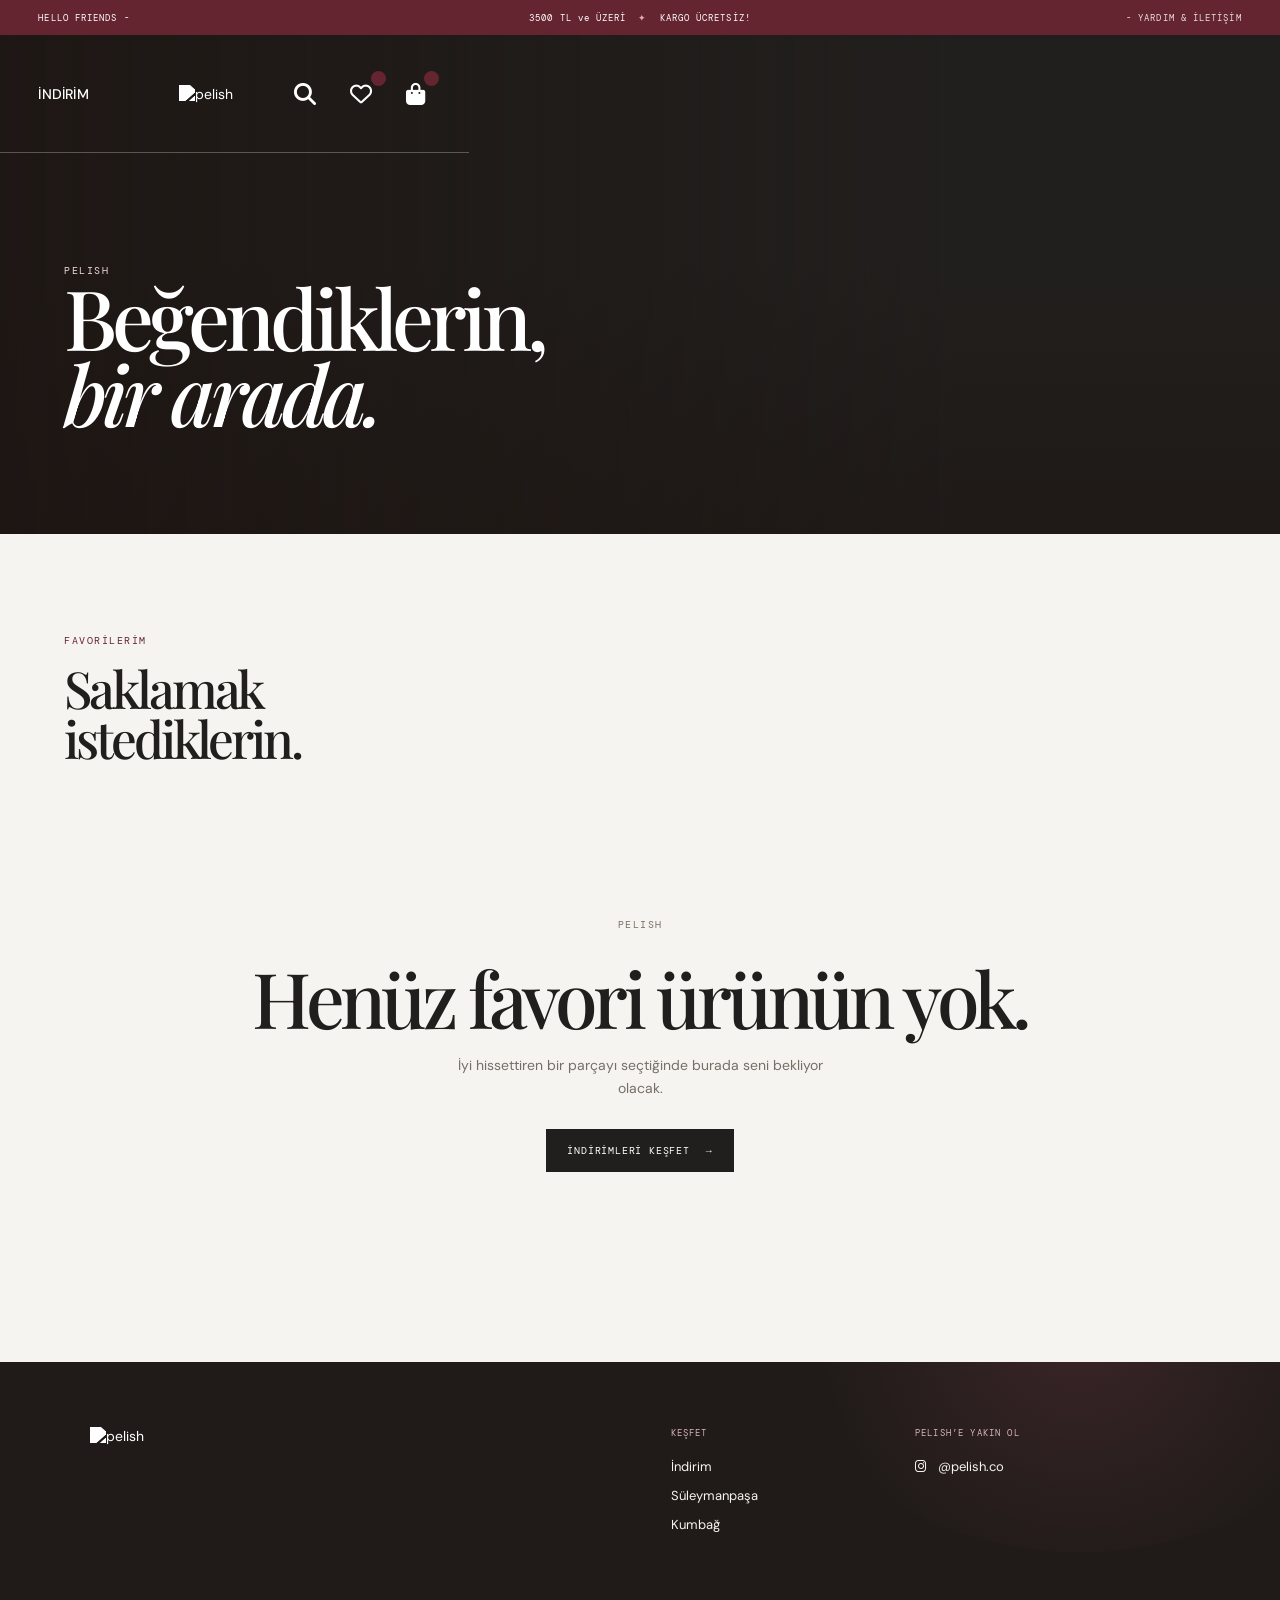
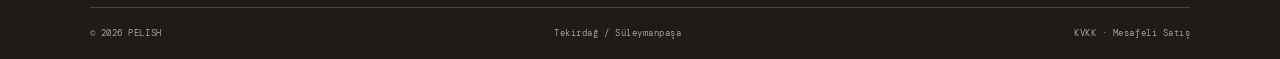
==== favorilerim.html @ c26a7ffc "Unify header and add commerce screens" ====
<!doctype html>
<html lang="tr"><head><meta charset="utf-8"><meta name="viewport" content="width=device-width,initial-scale=1"><meta name="description" content="pelish favori ürünlerin."><meta name="robots" content="noindex,follow"><title>Favorilerim | pelish</title><link rel="preconnect" href="https://fonts.googleapis.com"><link rel="stylesheet" href="https://fonts.googleapis.com/css2?family=DM+Mono&family=DM+Sans:wght@400;500&family=Playfair+Display:ital,wght@0,500;1,500&display=swap"><link rel="stylesheet" href="https://cdnjs.cloudflare.com/ajax/libs/font-awesome/6.7.2/css/all.min.css"><link rel="stylesheet" href="assets/css/secondary-pages.css"><link rel="stylesheet" href="assets/css/commerce-experience.css"></head>
<body class="commerce-page"><div class="utility-bar"><div class="utility-inner"><span>HELLO FRIENDS -</span><span class="utility-message">3500 TL ve ÜZERİ <i>✦</i> KARGO ÜCRETSİZ!</span><a href="#footer">- YARDIM & İLETİŞİM</a></div></div><header class="site-header" id="siteHeader"><div class="header-inner"><button class="menu-button" id="menuButton" type="button" aria-label="Menüyü aç" aria-expanded="false"><span></span><span></span><b>MENÜ</b></button><nav class="desktop-nav"><a href="indirimler.html">İNDİRİM</a></nav><a class="brand" href="index.html"><img src="https://cdn.lavira360.com/pelish/logo.png" alt="pelish"></a><div class="header-tools"><button class="header-action" type="button" data-inline-search-toggle aria-label="Ara"><i class="fa-solid fa-magnifying-glass"></i></button><a class="header-action" href="favorilerim.html" aria-label="Favorilerim"><i class="fa-regular fa-heart"></i><small data-favorite-count></small></a><a class="header-action" href="sepetim.html" aria-label="Sepetim"><i class="fa-solid fa-bag-shopping"></i><small data-cart-count></small></a></div></div><div class="inline-search" id="inlineSearch"><form id="inlineSearchForm"><i class="fa-solid fa-magnifying-glass"></i><input id="inlineSearchInput" type="search" placeholder="Ne arıyorsun?" aria-label="Ürün ara"><button>→</button></form><div class="search-results" id="searchResults"></div></div></header><aside class="side-menu" id="sideMenu" aria-hidden="true"><button class="menu-close" type="button" data-menu-close>×</button><p class="menu-brand"><img src="https://cdn.lavira360.com/pelish/logo.png" alt="pelish"></p><nav><a href="indirimler.html"><span>01</span>İndirim</a></nav></aside>
<main><section class="page-hero sale-hero"><div class="page-hero-inner"><p class="eyebrow">PELISH</p><h1>Beğendiklerin,<br><em>bir arada.</em></h1></div></section><section class="section"><div class="section-head"><div><p class="eyebrow">FAVORİLERİM</p><h2>Saklamak<br>istediklerin.</h2></div></div><div class="saved-grid" id="savedProducts" data-mode="favorites"></div></section></main>
<footer id="footer"><div class="footer-glow"></div><div class="footer-top"><div class="footer-brand"><a href="index.html"><img src="https://cdn.lavira360.com/pelish/logo.png" alt="pelish"></a></div><div class="footer-links"><span>KEŞFET</span><a href="indirimler.html">İndirim</a><a href="tekirdag-suleymanpasa-kadin-giyim.html">Süleymanpaşa</a><a href="tekirdag-kumbag-kadin-giyim.html">Kumbağ</a></div><div class="footer-social"><span>PELISH’E YAKIN OL</span><a href="https://www.instagram.com/pelish.co" target="_blank" rel="noopener"><i class="fa-brands fa-instagram"></i>@pelish.co</a></div></div><div class="footer-bottom"><span>© 2026 PELISH</span><span>Tekirdağ / Süleymanpaşa</span><span>KVKK · Mesafeli Satış</span></div></footer><div class="toast" id="toast" role="status"><span id="toastText"></span><button data-toast-close>×</button></div><script src="assets/js/commerce-experience.js"></script></body></html>
---- assets/css/secondary-pages.css ----
:root{--ink:#211f1d;--paper:#f6f4f0;--wine:#652530;--muted:#766f67;--line:#211f1d26;--serif:'Playfair Display',Georgia,serif;--sans:'DM Sans',Arial,sans-serif;--mono:'DM Mono',monospace}*{box-sizing:border-box}html{scroll-behavior:smooth}body{margin:0;background:var(--paper);color:var(--ink);font:14px var(--sans)}body.lock{overflow:hidden}a{color:inherit;text-decoration:none}button,input,select,textarea{font:inherit}button{cursor:pointer}img{display:block;max-width:100%}.utility-bar{height:35px;background:var(--wine);color:#fff}.utility-inner{height:100%;max-width:1440px;margin:auto;padding:0 4vw;display:grid;grid-template-columns:1fr auto 1fr;align-items:center;font:9px var(--mono);letter-spacing:.12em}.utility-inner a{text-align:right;opacity:.85}.utility-message{display:flex;align-items:center;gap:12px}.utility-message i{color:#dfadb8;font-style:normal}.site-header{height:96px;color:var(--ink);border-bottom:1px solid var(--line);background:#f6f4f0ed;backdrop-filter:blur(16px);position:sticky;top:0;z-index:20}.header-inner{height:100%;max-width:1440px;margin:auto;padding:0 4vw;display:grid;grid-template-columns:1fr auto 1fr;align-items:center}.brand img{width:118px;max-height:62px;object-fit:contain}.desktop-nav{display:flex;gap:30px;font:500 13px var(--sans);letter-spacing:.06em}.desktop-nav a{position:relative;padding:10px 0}.desktop-nav a:after{content:'';position:absolute;right:0;bottom:4px;left:0;height:1px;background:currentColor;transform:scaleX(0);transform-origin:left;transition:.25s}.desktop-nav a:hover:after,.desktop-nav a.active:after{transform:scaleX(1)}.header-tools{justify-self:end;display:flex;gap:16px;align-items:center}.header-tools a{width:38px;height:38px;display:grid;place-items:center;border:1px solid transparent;border-radius:50%;font-size:17px;transition:.25s}.header-tools a:hover{border-color:var(--line);background:#fff}.menu-button{display:none;padding:5px;border:0;background:none;color:inherit}.page-hero{min-height:430px;padding:clamp(4rem,8vw,8rem) 7vw;position:relative;isolation:isolate;display:flex;align-items:flex-end;color:#fff;background:#211f1d center/cover}.page-hero:before{content:'';position:absolute;inset:0;z-index:-1;background:linear-gradient(90deg,#1d1512c7,transparent 75%),linear-gradient(0deg,#1d15128a,transparent 55%)}.page-hero.sale-hero{background-image:url('https://images.unsplash.com/photo-1485230895905-ec40ba36b9bc?auto=format&fit=crop&w=2200&q=88')}.page-hero.suleymanpasa-hero{background-image:url('https://images.unsplash.com/photo-1490481651871-ab68de25d43d?auto=format&fit=crop&w=2200&q=88')}.page-hero.kumbag-hero{background-image:url('https://images.unsplash.com/photo-1509631179647-0177331693ae?auto=format&fit=crop&w=2200&q=88')}.page-hero-inner{max-width:800px}.eyebrow{margin:0 0 16px;font:10px var(--mono);letter-spacing:.15em;color:var(--wine)}.page-hero .eyebrow{color:#f4d9de}.page-hero h1{margin:0;font:500 clamp(48px,6.5vw,92px)/.92 var(--serif);letter-spacing:-.06em}.page-hero p{max-width:520px;margin:22px 0 0;color:#fffdfb;line-height:1.7}.breadcrumb{margin-bottom:24px;font:9px var(--mono);letter-spacing:.1em;text-transform:uppercase}.breadcrumb a{opacity:.72}.breadcrumb span{margin-inline:8px;opacity:.7}.section{padding:100px 7vw}.section-head{display:flex;justify-content:space-between;gap:30px;align-items:end;margin-bottom:42px}.section-head h2,.local-copy h2,.faq-copy h2,.form-copy h2{margin:0;font:500 clamp(34px,4vw,62px)/.98 var(--serif);letter-spacing:-.06em}.section-intro{max-width:460px;color:var(--muted);line-height:1.7}.filter-bar{display:flex;flex-wrap:wrap;gap:9px;padding-bottom:36px}.filter-bar button{border:1px solid var(--line);background:transparent;color:var(--ink);border-radius:30px;padding:10px 15px;font:10px var(--mono);letter-spacing:.08em;text-transform:uppercase;transition:.22s}.filter-bar button:hover,.filter-bar button.active{background:var(--ink);border-color:var(--ink);color:#fff}.sale-grid{display:grid;grid-template-columns:repeat(3,1fr);gap:38px 15px}.sale-card{background:transparent;transition:.3s}.sale-card.is-hidden{display:none}.sale-image{position:relative;aspect-ratio:.77;overflow:hidden;background:#dfd8d0}.sale-image img{width:100%;height:100%;object-fit:cover;transition:transform .6s}.sale-card:hover .sale-image img{transform:scale(1.05)}.sale-badge{position:absolute;top:13px;left:13px;padding:7px 10px;border-radius:20px;background:#f8f5f0e8;font:9px var(--mono);letter-spacing:.08em;text-transform:uppercase}.sale-actions{position:absolute;right:13px;bottom:13px;display:flex;gap:8px}.sale-actions button{border:0;background:#fff;box-shadow:0 5px 18px #0002;min-height:37px;padding:0 12px;font:9px var(--mono);letter-spacing:.05em;text-transform:uppercase}.sale-actions button:first-child{width:37px;padding:0;font-size:18px}.sale-info{display:flex;justify-content:space-between;gap:14px;padding-top:14px}.sale-info small{display:block;margin-bottom:5px;font:9px var(--mono);letter-spacing:.08em;color:var(--muted);text-transform:uppercase}.sale-info h3{margin:0;font-size:14px;font-weight:500}.sale-info strong{font-size:12px;text-align:right}.sale-info del{display:block;color:var(--muted);font-weight:400;font-size:10px}.benefit-strip{display:grid;grid-template-columns:repeat(3,1fr);border-top:1px solid var(--line);border-bottom:1px solid var(--line)}.benefit{padding:28px 32px;border-right:1px solid var(--line);display:flex;gap:16px;align-items:center}.benefit:last-child{border:0}.benefit i{color:var(--wine);font-size:18px}.benefit strong{display:block;font:10px var(--mono);letter-spacing:.1em}.benefit span{display:block;margin-top:5px;color:var(--muted);font-size:12px}.local-intro{display:grid;grid-template-columns:1fr 1fr;background:#eae4dd}.local-copy{padding:clamp(3rem,7vw,8rem)}.local-copy>p:not(.eyebrow),.faq-copy>p{max-width:480px;color:var(--muted);line-height:1.8;margin:25px 0}.local-image{min-height:560px;background:center/cover}.local-image.suleymanpasa-image{background-image:url('https://images.unsplash.com/photo-1515886657613-9f3515b0c78f?auto=format&fit=crop&w=1500&q=85')}.local-image.kumbag-image{background-image:url('https://images.unsplash.com/photo-1475180098004-ca77a66827be?auto=format&fit=crop&w=1500&q=85')}.local-cards{display:grid;grid-template-columns:repeat(3,1fr);gap:13px}.local-card{min-height:245px;padding:28px;background:#fff;border:1px solid var(--line)}.local-card i{color:var(--wine);font-size:18px}.local-card h3{margin:34px 0 10px;font:500 28px/1 var(--serif);letter-spacing:-.05em}.local-card p{margin:0;color:var(--muted);line-height:1.65}.link-row{display:flex;flex-wrap:wrap;gap:10px;margin-top:28px}.text-link{display:inline-flex;gap:10px;align-items:center;border-bottom:1px solid currentColor;padding-bottom:6px;font:10px var(--mono);letter-spacing:.08em;text-transform:uppercase}.faq-form{display:grid;grid-template-columns:.85fr 1.15fr;background:#d6c9bf}.faq-copy{padding:clamp(3rem,7vw,8rem)}.faq-list{padding:clamp(2rem,6vw,6rem);background:#f0ece6}.faq-item{border-bottom:1px solid var(--line)}.faq-question{width:100%;padding:20px 0;border:0;background:none;display:flex;justify-content:space-between;gap:16px;color:var(--ink);text-align:left;font:500 18px var(--serif);letter-spacing:-.03em}.faq-question i{font:16px var(--sans);transition:transform .25s}.faq-item.open .faq-question i{transform:rotate(45deg)}.faq-answer{display:grid;grid-template-rows:0fr;transition:grid-template-rows .3s}.faq-answer>div{overflow:hidden}.faq-answer p{margin:0;padding:0 0 18px;color:var(--muted);line-height:1.7}.faq-item.open .faq-answer{grid-template-rows:1fr}.contact-section{display:grid;grid-template-columns:1fr 1fr;gap:6vw;align-items:start}.form-copy p{color:var(--muted);line-height:1.75}.inquiry-form{padding:32px;background:#fff;border:1px solid var(--line)}.form-row{display:grid;grid-template-columns:1fr 1fr;gap:15px}.field{display:grid;gap:8px;margin-bottom:16px}.field label{font:9px var(--mono);letter-spacing:.1em;text-transform:uppercase}.field input,.field select,.field textarea{width:100%;border:1px solid var(--line);border-radius:0;background:#f9f7f3;padding:13px 14px;color:var(--ink);outline:0;transition:border .2s,box-shadow .2s}.field textarea{min-height:110px;resize:vertical}.field input:focus,.field select:focus,.field textarea:focus{border-color:var(--wine);box-shadow:0 0 0 3px #65253014}.form-status{min-height:20px;margin:14px 0 0;color:var(--wine);font-size:12px}.button{display:inline-flex;align-items:center;justify-content:center;gap:16px;border:1px solid transparent;padding:14px 20px;font:10px var(--mono);letter-spacing:.08em;text-transform:uppercase;transition:.25s}.button:hover{transform:translateY(-2px)}.button-dark{background:var(--ink);color:#fff}.button-light{background:#fff;color:var(--ink)}.newsletter{padding:100px 7vw;text-align:center}.newsletter h2{margin:0;font:500 clamp(37px,5vw,72px)/.95 var(--serif);letter-spacing:-.06em}.newsletter form{max-width:490px;display:flex;margin:32px auto 0;border-bottom:1px solid var(--ink)}.newsletter input{flex:1;border:0;background:transparent;outline:0;padding:15px 0}.newsletter button{border:0;background:none;font-size:21px}.newsletter small{display:block;margin-top:12px;color:var(--muted);font-size:10px}footer{position:relative;overflow:hidden;background:#201b19;color:#f6f4f0;padding:65px 7vw 20px}.footer-glow{position:absolute;width:600px;height:460px;right:-100px;top:-270px;border-radius:50%;background:radial-gradient(circle,#8e44543e,transparent 69%)}.footer-top{position:relative;display:grid;grid-template-columns:1.8fr .7fr .9fr;gap:30px;min-height:180px}.footer-brand img{width:128px;filter:brightness(0) invert(1)}.footer-links,.footer-social{display:flex;flex-direction:column;gap:12px;align-items:flex-start}.footer-links>span,.footer-social>span{margin-bottom:7px;color:#d7b4ba;font:9px var(--mono);letter-spacing:.13em}.footer-links a,.footer-social a{font-size:13px}.footer-social a{display:inline-flex;align-items:center;gap:8px}.footer-social i{width:15px}.footer-bottom{position:relative;display:flex;justify-content:space-between;gap:14px;border-top:1px solid #ffffff2c;padding-top:19px;color:#ffffff93;font:9px var(--mono);letter-spacing:.06em}.side-menu{position:fixed;z-index:40;inset:0;clip-path:inset(0 0 100% 0);padding:5vw 9vw;background:var(--wine);color:#fff;pointer-events:none;transition:clip-path .4s}.side-menu.open{clip-path:inset(0);pointer-events:auto}.menu-close{position:absolute;top:4vw;right:4vw;border:0;background:none;color:#fff;font:30px/1 Arial}.menu-mark{margin:0;border-bottom:1px solid #fff8;padding-bottom:24px;font:500 clamp(58px,10vw,140px)/1 var(--serif);letter-spacing:-.08em}.side-menu nav{margin-top:22px}.side-menu nav a{display:flex;gap:22px;align-items:center;border-bottom:1px solid #ffffff50;padding:15px 0;font:500 clamp(28px,4.5vw,58px)/1 var(--serif);letter-spacing:-.05em}.side-menu nav span{width:35px;font:10px var(--mono)}.menu-footer{position:absolute;bottom:5vw;display:grid;gap:8px}.menu-footer span{font-size:11px;color:#ffffffb8}.menu-footer a{font:19px var(--serif)}.toast{position:fixed;z-index:50;right:20px;bottom:20px;display:flex;align-items:center;gap:18px;max-width:calc(100% - 40px);padding:14px 16px 14px 20px;background:var(--ink);color:#fff;box-shadow:0 14px 34px #0004;opacity:0;transform:translateY(15px);pointer-events:none;transition:.25s}.toast.show{opacity:1;transform:none}.toast button{border:0;background:none;color:#fff;font-size:19px}
@media(max-width:1400px){.section{padding-inline:5vw}.header-inner,.utility-inner{padding-inline:3vw}.page-hero{padding-inline:5vw}.local-copy,.faq-copy{padding:6vw}.sale-grid{gap:32px 13px}}
@media(max-width:1200px){.page-hero{min-height:390px}.local-image{min-height:500px}.local-card{min-height:225px}.footer-top{grid-template-columns:1.5fr .8fr 1fr}}
@media(max-width:992px){.desktop-nav{display:none}.menu-button{display:flex;align-items:center;gap:5px}.menu-button span{width:18px;height:1px;background:currentColor}.menu-button b{margin-left:5px;font:9px var(--mono)}.sale-grid{grid-template-columns:repeat(2,1fr)}.local-intro,.faq-form,.contact-section{grid-template-columns:1fr}.local-image{min-height:460px;order:-1}.local-cards{grid-template-columns:repeat(3,1fr)}.footer-top{grid-template-columns:1fr 1fr}.footer-brand{grid-column:span 2}.footer-social{justify-self:end}}
@media(max-width:768px){.utility-bar{height:29px}.utility-inner{display:flex;justify-content:center;padding:0 15px}.utility-inner>span:first-child,.utility-inner a{display:none}.site-header{height:78px}.header-inner{padding:0 17px}.brand img{width:100px}.header-tools{gap:7px}.header-tools a{width:34px;height:34px;font-size:15px}.page-hero{min-height:500px;padding:60px 20px}.section,.newsletter{padding:76px 20px}.section-head{display:block;margin-bottom:30px}.section-intro{margin-top:20px}.benefit-strip{grid-template-columns:1fr}.benefit{border-right:0;border-bottom:1px solid var(--line);padding:20px}.benefit:last-child{border-bottom:0}.local-copy,.faq-copy{padding:62px 20px}.local-image{min-height:390px}.local-cards{grid-template-columns:1fr}.faq-list{padding:30px 20px}.contact-section{gap:38px}.footer-top{min-height:0}.footer-bottom{flex-wrap:wrap}.side-menu{padding:70px 30px}.menu-close{top:20px;right:20px}.menu-footer{bottom:35px}.form-row{grid-template-columns:1fr}}
@media(max-width:576px){.page-hero h1{font-size:52px}.sale-grid{grid-template-columns:repeat(2,1fr);gap:27px 9px}.sale-info{display:block}.sale-info strong{display:block;margin-top:7px;text-align:left}.sale-info del{display:inline;margin-right:5px}.sale-actions button:last-child{display:none}.filter-bar{gap:7px;padding-bottom:26px}.filter-bar button{padding:9px 12px}.local-image{min-height:340px}.inquiry-form{padding:22px 18px}.footer-top{grid-template-columns:1fr;gap:27px}.footer-brand{grid-column:auto}.footer-social{justify-self:start}.footer-bottom{font-size:8px}.toast{right:12px;bottom:12px;max-width:calc(100% - 24px)}}
@media(max-width:430px){.page-hero{min-height:450px}.page-hero h1{font-size:46px}.sale-grid{gap:22px 8px}.sale-info h3{font-size:13px}.sale-badge{top:8px;left:8px;padding:6px 7px;font-size:8px}.sale-actions{right:8px;bottom:8px}.sale-actions button:first-child{width:33px;min-height:33px}.local-copy,.faq-copy{padding:48px 18px}.faq-question{font-size:17px}.newsletter{padding-inline:18px}}
---- assets/css/commerce-experience.css ----
/* Shared pelish header, inline search and commerce-page components. */
.site-header{position:absolute!important;top:35px!important;height:118px!important;background:transparent!important;border-color:#fff4!important;color:#fff!important;backdrop-filter:none!important}.site-header.scrolled{position:fixed!important;top:0!important;background:#f6f4f0ed!important;color:var(--ink)!important;border-color:var(--line)!important;backdrop-filter:blur(16px)!important}.site-header .brand img{width:110px;max-height:76px;filter:brightness(0) invert(1)}.site-header.scrolled .brand img{width:125px;max-height:85px;filter:none}.desktop-nav{margin-left:0;font-size:14px;font-weight:500;letter-spacing:.015em}.header-tools{gap:24px}.header-tools .header-action{position:relative;width:auto;height:auto;padding:5px;border:0;border-radius:0;background:none;color:inherit;font-size:25px;line-height:1}.header-tools .header-action:hover{border:0;background:none}.header-tools .header-action i{display:block;font-size:22px}.header-tools .header-action small{position:absolute;right:-9px;top:-7px;display:grid;place-items:center;min-width:15px;height:15px;border-radius:50%;background:var(--wine);color:#fff;font:8px var(--mono)}.inline-search{position:absolute;z-index:22;top:calc(100% + 10px);right:4vw;width:min(430px,calc(100vw - 32px));padding:12px;border:1px solid var(--line);background:#f6f4f0;box-shadow:0 14px 38px #0002;opacity:0;visibility:hidden;transform:translateY(-8px);transition:.22s}.inline-search.open{opacity:1;visibility:visible;transform:none}.inline-search form{display:flex;align-items:center;gap:10px;border-bottom:1px solid var(--ink);padding:7px 0}.inline-search input{min-width:0;flex:1;border:0;background:transparent;outline:0;color:var(--ink);font:500 18px var(--serif)}.inline-search button{border:0;background:none;color:var(--ink);font-size:16px}.search-results{display:grid;gap:4px;max-height:0;overflow:hidden;transition:max-height .25s}.search-results.has-results{max-height:270px;margin-top:10px}.search-result{display:flex;gap:10px;align-items:center;padding:7px;color:var(--ink)}.search-result:hover{background:#ece7e1}.search-result img{width:42px;height:50px;object-fit:cover}.search-result small{display:block;margin-bottom:3px;color:var(--muted);font:8px var(--mono);letter-spacing:.08em;text-transform:uppercase}.search-result strong{font-size:12px;font-weight:500}.side-menu .menu-brand{margin:0;border-bottom:1px solid #fff8;padding:0 0 24px}.side-menu .menu-brand img{width:min(235px,55vw);filter:brightness(0) invert(1)}.side-menu .menu-mark{display:none}.commerce-page .page-hero{padding-top:clamp(11rem,16vw,15rem)}.commerce-page .site-header+main .page-hero{margin-top:0}.product-detail{display:grid;grid-template-columns:minmax(0,1.1fr) minmax(360px,.9fr);background:#e9e3dc}.product-detail-media{min-height:680px;background:#d9cec4}.product-detail-media img{width:100%;height:100%;object-fit:cover}.product-detail-info{padding:clamp(3rem,6vw,7rem);align-self:center}.product-detail-info h1{margin:0;font:500 clamp(42px,5vw,74px)/.95 var(--serif);letter-spacing:-.06em}.product-price{display:block;margin:24px 0;font-size:17px}.product-price del{margin-right:9px;color:var(--muted);font-size:13px}.product-description{max-width:410px;color:var(--muted);line-height:1.75}.product-option-label{margin:28px 0 10px;font:9px var(--mono);letter-spacing:.12em}.product-sizes{display:flex;flex-wrap:wrap;gap:8px}.product-sizes button{min-width:47px;height:44px;border:1px solid var(--line);background:transparent;color:var(--ink)}.product-sizes button.active,.product-sizes button:hover{background:var(--ink);border-color:var(--ink);color:#fff}.product-add{width:min(100%,340px);margin-top:28px}.commerce-empty{padding:90px 7vw;text-align:center}.commerce-empty h1{margin:0;font:500 clamp(44px,6vw,80px)/.95 var(--serif);letter-spacing:-.06em}.commerce-empty p{max-width:410px;margin:20px auto 28px;color:var(--muted);line-height:1.7}.saved-grid{display:grid;grid-template-columns:repeat(3,1fr);gap:34px 15px}.saved-card{background:#fff;border:1px solid var(--line)}.saved-card img{width:100%;aspect-ratio:.78;object-fit:cover}.saved-card-copy{padding:15px}.saved-card-copy h2{margin:6px 0;font-size:15px;font-weight:500}.saved-card-copy small{font:9px var(--mono);letter-spacing:.08em;color:var(--muted);text-transform:uppercase}.saved-card-actions{display:flex;gap:8px;margin-top:14px}.saved-card-actions button{min-height:36px;border:1px solid var(--line);background:transparent;padding:0 10px;font:9px var(--mono);letter-spacing:.06em;text-transform:uppercase}.saved-card-actions button:first-child{background:var(--ink);border-color:var(--ink);color:#fff}.saved-card-actions button:last-child{margin-left:auto}.toast{z-index:60}.quick-modal,.welcome-modal{z-index:55}.search-panel{display:none!important}
.cart-layout{display:grid;grid-template-columns:minmax(0,1fr) 320px;gap:28px;align-items:start}.cart-summary{position:sticky;top:145px;padding:24px;background:#fff;border:1px solid var(--line)}.cart-summary h2{margin:0 0 20px;font:500 28px var(--serif);letter-spacing:-.04em}.cart-summary p{display:flex;justify-content:space-between;gap:15px;margin:11px 0;color:var(--muted)}.cart-summary .cart-total{margin-top:19px;padding-top:18px;border-top:1px solid var(--line);color:var(--ink);font-weight:500}.cart-summary .button{width:100%;margin-top:19px}.cart-summary small{display:block;margin-top:13px;color:var(--muted);line-height:1.55}
@media(max-width:1400px){.product-detail-media{min-height:620px}.product-detail-info{padding:5vw}.inline-search{right:3vw}}
@media(max-width:1200px){.product-detail-media{min-height:570px}.product-detail-info{padding:4.5vw}.saved-grid{gap:28px 13px}}
@media(max-width:992px){.product-detail{grid-template-columns:1fr 1fr}.product-detail-media{min-height:510px}.product-detail-info{padding:4rem}.saved-grid{grid-template-columns:repeat(2,1fr)}.cart-layout{grid-template-columns:1fr}.cart-summary{position:static}.site-header .brand img{width:110px}}
@media(max-width:768px){.site-header{top:29px!important;height:92px!important}.site-header .header-inner{height:92px;padding:0 10px}.site-header .brand img,.site-header.scrolled .brand img{width:132px;max-height:72px}.site-header.scrolled{height:92px!important}.site-header .header-tools{gap:0}.site-header .header-tools .header-action{display:grid!important;place-items:center;width:42px;height:80px;padding:0}.site-header .header-tools .header-action i{font-size:20px}.site-header .header-tools .header-action small{right:1px;top:15px}.site-header .menu-button{height:80px;padding:0 7px}.inline-search{top:calc(100% + 5px);right:10px;width:calc(100vw - 20px)}.product-detail{grid-template-columns:1fr}.product-detail-media{min-height:500px}.product-detail-info{padding:3rem 20px}.saved-grid{grid-template-columns:repeat(2,1fr)}.commerce-page .page-hero{padding-top:10rem}}
@media(max-width:576px){.site-header .brand img,.site-header.scrolled .brand img{width:120px}.site-header .header-tools .header-action{width:38px;height:80px}.site-header .header-tools .header-action i{font-size:19px}.site-header .menu-button b{display:none}.product-detail-media{min-height:430px}.product-detail-info{padding:2.5rem 20px}.saved-grid{gap:20px 9px}.saved-card-copy{padding:11px}.saved-card-actions{display:block}.saved-card-actions button{width:100%;margin:7px 0 0!important}.commerce-empty{padding:70px 20px}}
@media(max-width:430px){.site-header .header-inner{grid-template-columns:42px auto 1fr}.site-header .brand img,.site-header.scrolled .brand img{width:110px}.site-header .header-tools .header-action{width:35px;height:80px}.site-header .header-tools .header-action i{font-size:18px}.product-detail-media{min-height:380px}.product-detail-info{padding:2.2rem 18px}.product-sizes{gap:6px}.product-sizes button{min-width:42px}.inline-search{right:7px;width:calc(100vw - 14px)}}
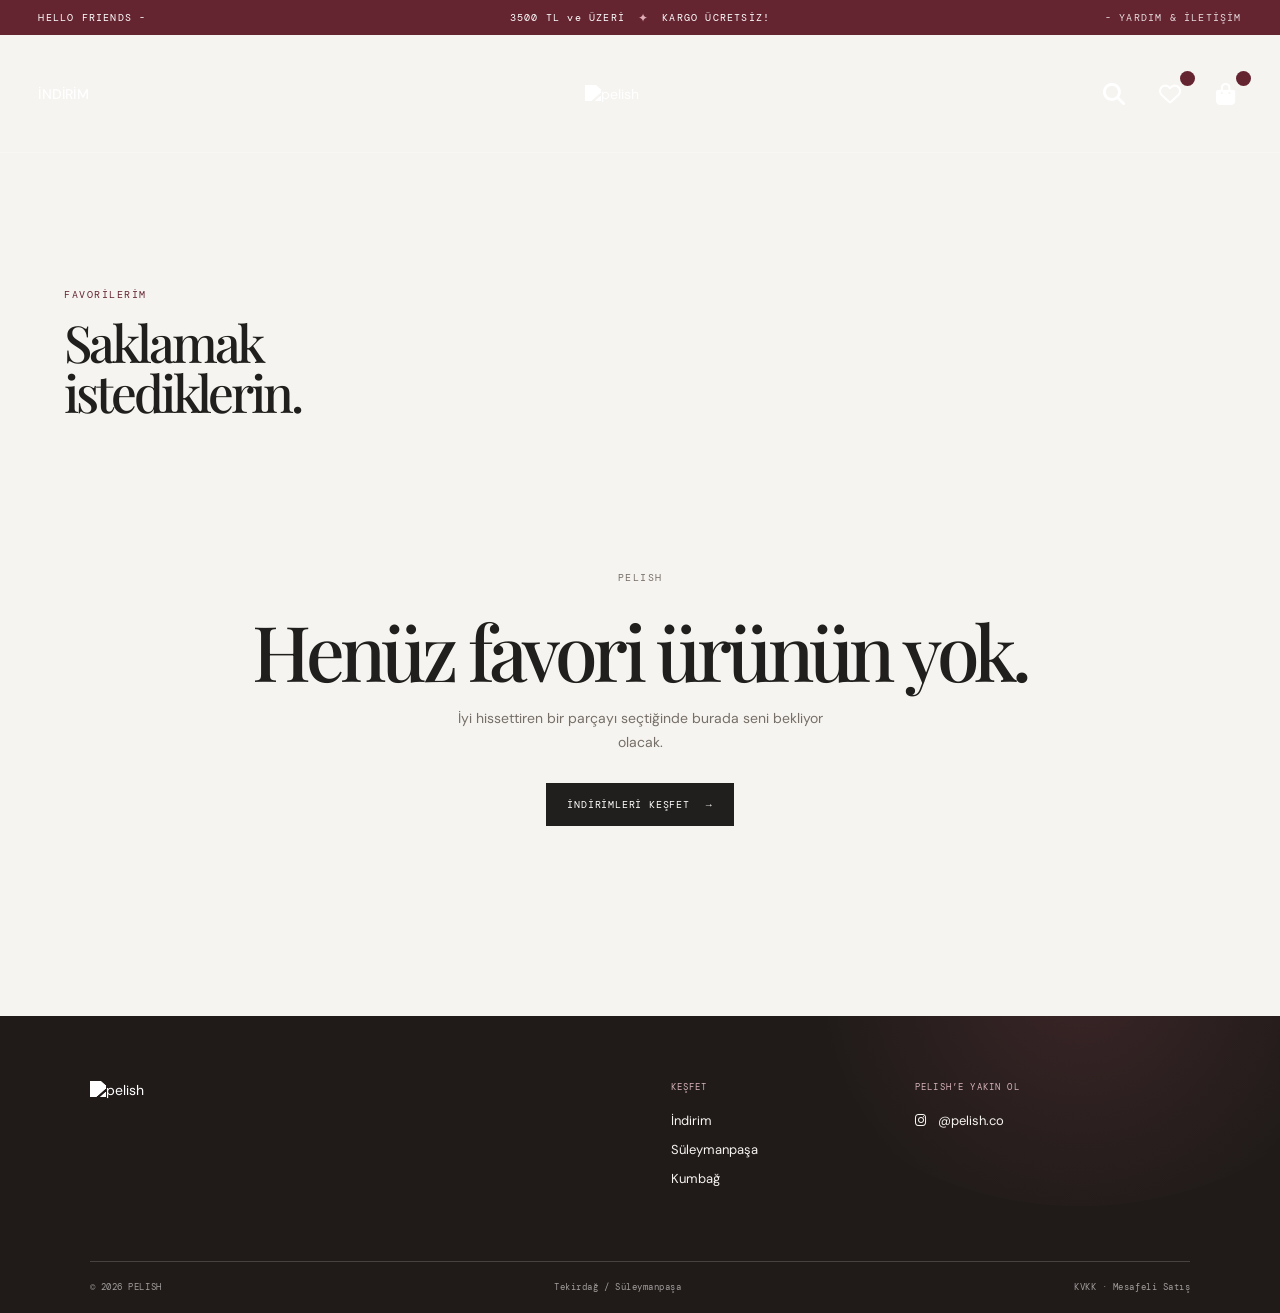
==== commit 7ae4b551: "Standardize headers and expand search results" ====
--- a/favorilerim.html
+++ b/favorilerim.html
@@ -1,5 +1,5 @@
 <!doctype html>
-<html lang="tr"><head><meta charset="utf-8"><meta name="viewport" content="width=device-width,initial-scale=1"><meta name="description" content="pelish favori ürünlerin."><meta name="robots" content="noindex,follow"><title>Favorilerim | pelish</title><link rel="preconnect" href="https://fonts.googleapis.com"><link rel="stylesheet" href="https://fonts.googleapis.com/css2?family=DM+Mono&family=DM+Sans:wght@400;500&family=Playfair+Display:ital,wght@0,500;1,500&display=swap"><link rel="stylesheet" href="https://cdnjs.cloudflare.com/ajax/libs/font-awesome/6.7.2/css/all.min.css"><link rel="stylesheet" href="assets/css/secondary-pages.css"><link rel="stylesheet" href="assets/css/commerce-experience.css"></head>
+<html lang="tr"><head><meta charset="utf-8"><meta name="viewport" content="width=device-width,initial-scale=1"><meta name="description" content="pelish favori ürünlerin."><meta name="robots" content="noindex,follow"><title>Favorilerim | pelish</title><link rel="preconnect" href="https://fonts.googleapis.com"><link rel="stylesheet" href="https://fonts.googleapis.com/css2?family=DM+Mono&family=DM+Sans:wght@400;500&family=Playfair+Display:ital,wght@0,500;1,500&display=swap"><link rel="stylesheet" href="https://cdnjs.cloudflare.com/ajax/libs/font-awesome/6.7.2/css/all.min.css"><link rel="stylesheet" href="assets/css/secondary-pages.css"><link rel="stylesheet" href="assets/css/commerce-experience.css"><link rel="stylesheet" href="assets/css/header-identical.css"></head>
 <body class="commerce-page"><div class="utility-bar"><div class="utility-inner"><span>HELLO FRIENDS -</span><span class="utility-message">3500 TL ve ÜZERİ <i>✦</i> KARGO ÜCRETSİZ!</span><a href="#footer">- YARDIM & İLETİŞİM</a></div></div><header class="site-header" id="siteHeader"><div class="header-inner"><button class="menu-button" id="menuButton" type="button" aria-label="Menüyü aç" aria-expanded="false"><span></span><span></span><b>MENÜ</b></button><nav class="desktop-nav"><a href="indirimler.html">İNDİRİM</a></nav><a class="brand" href="index.html"><img src="https://cdn.lavira360.com/pelish/logo.png" alt="pelish"></a><div class="header-tools"><button class="header-action" type="button" data-inline-search-toggle aria-label="Ara"><i class="fa-solid fa-magnifying-glass"></i></button><a class="header-action" href="favorilerim.html" aria-label="Favorilerim"><i class="fa-regular fa-heart"></i><small data-favorite-count></small></a><a class="header-action" href="sepetim.html" aria-label="Sepetim"><i class="fa-solid fa-bag-shopping"></i><small data-cart-count></small></a></div></div><div class="inline-search" id="inlineSearch"><form id="inlineSearchForm"><i class="fa-solid fa-magnifying-glass"></i><input id="inlineSearchInput" type="search" placeholder="Ne arıyorsun?" aria-label="Ürün ara"><button>→</button></form><div class="search-results" id="searchResults"></div></div></header><aside class="side-menu" id="sideMenu" aria-hidden="true"><button class="menu-close" type="button" data-menu-close>×</button><p class="menu-brand"><img src="https://cdn.lavira360.com/pelish/logo.png" alt="pelish"></p><nav><a href="indirimler.html"><span>01</span>İndirim</a></nav></aside>
-<main><section class="page-hero sale-hero"><div class="page-hero-inner"><p class="eyebrow">PELISH</p><h1>Beğendiklerin,<br><em>bir arada.</em></h1></div></section><section class="section"><div class="section-head"><div><p class="eyebrow">FAVORİLERİM</p><h2>Saklamak<br>istediklerin.</h2></div></div><div class="saved-grid" id="savedProducts" data-mode="favorites"></div></section></main>
+<main class="commerce-main"><section class="section"><div class="section-head"><div><p class="eyebrow">FAVORİLERİM</p><h2>Saklamak<br>istediklerin.</h2></div></div><div class="saved-grid" id="savedProducts" data-mode="favorites"></div></section></main>
 <footer id="footer"><div class="footer-glow"></div><div class="footer-top"><div class="footer-brand"><a href="index.html"><img src="https://cdn.lavira360.com/pelish/logo.png" alt="pelish"></a></div><div class="footer-links"><span>KEŞFET</span><a href="indirimler.html">İndirim</a><a href="tekirdag-suleymanpasa-kadin-giyim.html">Süleymanpaşa</a><a href="tekirdag-kumbag-kadin-giyim.html">Kumbağ</a></div><div class="footer-social"><span>PELISH’E YAKIN OL</span><a href="https://www.instagram.com/pelish.co" target="_blank" rel="noopener"><i class="fa-brands fa-instagram"></i>@pelish.co</a></div></div><div class="footer-bottom"><span>© 2026 PELISH</span><span>Tekirdağ / Süleymanpaşa</span><span>KVKK · Mesafeli Satış</span></div></footer><div class="toast" id="toast" role="status"><span id="toastText"></span><button data-toast-close>×</button></div><script src="assets/js/commerce-experience.js"></script></body></html>
--- a/assets/css/commerce-experience.css
+++ b/assets/css/commerce-experience.css
@@ -1,9 +1,9 @@
 /* Shared pelish header, inline search and commerce-page components. */
 .site-header{position:absolute!important;top:35px!important;height:118px!important;background:transparent!important;border-color:#fff4!important;color:#fff!important;backdrop-filter:none!important}.site-header.scrolled{position:fixed!important;top:0!important;background:#f6f4f0ed!important;color:var(--ink)!important;border-color:var(--line)!important;backdrop-filter:blur(16px)!important}.site-header .brand img{width:110px;max-height:76px;filter:brightness(0) invert(1)}.site-header.scrolled .brand img{width:125px;max-height:85px;filter:none}.desktop-nav{margin-left:0;font-size:14px;font-weight:500;letter-spacing:.015em}.header-tools{gap:24px}.header-tools .header-action{position:relative;width:auto;height:auto;padding:5px;border:0;border-radius:0;background:none;color:inherit;font-size:25px;line-height:1}.header-tools .header-action:hover{border:0;background:none}.header-tools .header-action i{display:block;font-size:22px}.header-tools .header-action small{position:absolute;right:-9px;top:-7px;display:grid;place-items:center;min-width:15px;height:15px;border-radius:50%;background:var(--wine);color:#fff;font:8px var(--mono)}.inline-search{position:absolute;z-index:22;top:calc(100% + 10px);right:4vw;width:min(430px,calc(100vw - 32px));padding:12px;border:1px solid var(--line);background:#f6f4f0;box-shadow:0 14px 38px #0002;opacity:0;visibility:hidden;transform:translateY(-8px);transition:.22s}.inline-search.open{opacity:1;visibility:visible;transform:none}.inline-search form{display:flex;align-items:center;gap:10px;border-bottom:1px solid var(--ink);padding:7px 0}.inline-search input{min-width:0;flex:1;border:0;background:transparent;outline:0;color:var(--ink);font:500 18px var(--serif)}.inline-search button{border:0;background:none;color:var(--ink);font-size:16px}.search-results{display:grid;gap:4px;max-height:0;overflow:hidden;transition:max-height .25s}.search-results.has-results{max-height:270px;margin-top:10px}.search-result{display:flex;gap:10px;align-items:center;padding:7px;color:var(--ink)}.search-result:hover{background:#ece7e1}.search-result img{width:42px;height:50px;object-fit:cover}.search-result small{display:block;margin-bottom:3px;color:var(--muted);font:8px var(--mono);letter-spacing:.08em;text-transform:uppercase}.search-result strong{font-size:12px;font-weight:500}.side-menu .menu-brand{margin:0;border-bottom:1px solid #fff8;padding:0 0 24px}.side-menu .menu-brand img{width:min(235px,55vw);filter:brightness(0) invert(1)}.side-menu .menu-mark{display:none}.commerce-page .page-hero{padding-top:clamp(11rem,16vw,15rem)}.commerce-page .site-header+main .page-hero{margin-top:0}.product-detail{display:grid;grid-template-columns:minmax(0,1.1fr) minmax(360px,.9fr);background:#e9e3dc}.product-detail-media{min-height:680px;background:#d9cec4}.product-detail-media img{width:100%;height:100%;object-fit:cover}.product-detail-info{padding:clamp(3rem,6vw,7rem);align-self:center}.product-detail-info h1{margin:0;font:500 clamp(42px,5vw,74px)/.95 var(--serif);letter-spacing:-.06em}.product-price{display:block;margin:24px 0;font-size:17px}.product-price del{margin-right:9px;color:var(--muted);font-size:13px}.product-description{max-width:410px;color:var(--muted);line-height:1.75}.product-option-label{margin:28px 0 10px;font:9px var(--mono);letter-spacing:.12em}.product-sizes{display:flex;flex-wrap:wrap;gap:8px}.product-sizes button{min-width:47px;height:44px;border:1px solid var(--line);background:transparent;color:var(--ink)}.product-sizes button.active,.product-sizes button:hover{background:var(--ink);border-color:var(--ink);color:#fff}.product-add{width:min(100%,340px);margin-top:28px}.commerce-empty{padding:90px 7vw;text-align:center}.commerce-empty h1{margin:0;font:500 clamp(44px,6vw,80px)/.95 var(--serif);letter-spacing:-.06em}.commerce-empty p{max-width:410px;margin:20px auto 28px;color:var(--muted);line-height:1.7}.saved-grid{display:grid;grid-template-columns:repeat(3,1fr);gap:34px 15px}.saved-card{background:#fff;border:1px solid var(--line)}.saved-card img{width:100%;aspect-ratio:.78;object-fit:cover}.saved-card-copy{padding:15px}.saved-card-copy h2{margin:6px 0;font-size:15px;font-weight:500}.saved-card-copy small{font:9px var(--mono);letter-spacing:.08em;color:var(--muted);text-transform:uppercase}.saved-card-actions{display:flex;gap:8px;margin-top:14px}.saved-card-actions button{min-height:36px;border:1px solid var(--line);background:transparent;padding:0 10px;font:9px var(--mono);letter-spacing:.06em;text-transform:uppercase}.saved-card-actions button:first-child{background:var(--ink);border-color:var(--ink);color:#fff}.saved-card-actions button:last-child{margin-left:auto}.toast{z-index:60}.quick-modal,.welcome-modal{z-index:55}.search-panel{display:none!important}
-.cart-layout{display:grid;grid-template-columns:minmax(0,1fr) 320px;gap:28px;align-items:start}.cart-summary{position:sticky;top:145px;padding:24px;background:#fff;border:1px solid var(--line)}.cart-summary h2{margin:0 0 20px;font:500 28px var(--serif);letter-spacing:-.04em}.cart-summary p{display:flex;justify-content:space-between;gap:15px;margin:11px 0;color:var(--muted)}.cart-summary .cart-total{margin-top:19px;padding-top:18px;border-top:1px solid var(--line);color:var(--ink);font-weight:500}.cart-summary .button{width:100%;margin-top:19px}.cart-summary small{display:block;margin-top:13px;color:var(--muted);line-height:1.55}
+.commerce-main{padding-top:153px}.cart-layout{display:grid;grid-template-columns:minmax(0,1fr) 320px;gap:28px;align-items:start}.cart-summary{position:sticky;top:145px;padding:24px;background:#fff;border:1px solid var(--line)}.cart-summary h2{margin:0 0 20px;font:500 28px var(--serif);letter-spacing:-.04em}.cart-summary p{display:flex;justify-content:space-between;gap:15px;margin:11px 0;color:var(--muted)}.cart-summary .cart-total{margin-top:19px;padding-top:18px;border-top:1px solid var(--line);color:var(--ink);font-weight:500}.cart-summary .button{width:100%;margin-top:19px}.cart-summary small{display:block;margin-top:13px;color:var(--muted);line-height:1.55}
 @media(max-width:1400px){.product-detail-media{min-height:620px}.product-detail-info{padding:5vw}.inline-search{right:3vw}}
 @media(max-width:1200px){.product-detail-media{min-height:570px}.product-detail-info{padding:4.5vw}.saved-grid{gap:28px 13px}}
 @media(max-width:992px){.product-detail{grid-template-columns:1fr 1fr}.product-detail-media{min-height:510px}.product-detail-info{padding:4rem}.saved-grid{grid-template-columns:repeat(2,1fr)}.cart-layout{grid-template-columns:1fr}.cart-summary{position:static}.site-header .brand img{width:110px}}
-@media(max-width:768px){.site-header{top:29px!important;height:92px!important}.site-header .header-inner{height:92px;padding:0 10px}.site-header .brand img,.site-header.scrolled .brand img{width:132px;max-height:72px}.site-header.scrolled{height:92px!important}.site-header .header-tools{gap:0}.site-header .header-tools .header-action{display:grid!important;place-items:center;width:42px;height:80px;padding:0}.site-header .header-tools .header-action i{font-size:20px}.site-header .header-tools .header-action small{right:1px;top:15px}.site-header .menu-button{height:80px;padding:0 7px}.inline-search{top:calc(100% + 5px);right:10px;width:calc(100vw - 20px)}.product-detail{grid-template-columns:1fr}.product-detail-media{min-height:500px}.product-detail-info{padding:3rem 20px}.saved-grid{grid-template-columns:repeat(2,1fr)}.commerce-page .page-hero{padding-top:10rem}}
+@media(max-width:768px){.commerce-main{padding-top:121px}.site-header{top:29px!important;height:92px!important}.site-header .header-inner{height:92px;padding:0 10px}.site-header .brand img,.site-header.scrolled .brand img{width:132px;max-height:72px}.site-header.scrolled{height:92px!important}.site-header .header-tools{gap:0}.site-header .header-tools .header-action{display:grid!important;place-items:center;width:42px;height:80px;padding:0}.site-header .header-tools .header-action i{font-size:20px}.site-header .header-tools .header-action small{right:1px;top:15px}.site-header .menu-button{height:80px;padding:0 7px}.inline-search{top:calc(100% + 5px);right:10px;width:calc(100vw - 20px)}.product-detail{grid-template-columns:1fr}.product-detail-media{min-height:500px}.product-detail-info{padding:3rem 20px}.saved-grid{grid-template-columns:repeat(2,1fr)}.commerce-page .page-hero{padding-top:10rem}}
 @media(max-width:576px){.site-header .brand img,.site-header.scrolled .brand img{width:120px}.site-header .header-tools .header-action{width:38px;height:80px}.site-header .header-tools .header-action i{font-size:19px}.site-header .menu-button b{display:none}.product-detail-media{min-height:430px}.product-detail-info{padding:2.5rem 20px}.saved-grid{gap:20px 9px}.saved-card-copy{padding:11px}.saved-card-actions{display:block}.saved-card-actions button{width:100%;margin:7px 0 0!important}.commerce-empty{padding:70px 20px}}
 @media(max-width:430px){.site-header .header-inner{grid-template-columns:42px auto 1fr}.site-header .brand img,.site-header.scrolled .brand img{width:110px}.site-header .header-tools .header-action{width:35px;height:80px}.site-header .header-tools .header-action i{font-size:18px}.product-detail-media{min-height:380px}.product-detail-info{padding:2.2rem 18px}.product-sizes{gap:6px}.product-sizes button{min-width:42px}.inline-search{right:7px;width:calc(100vw - 14px)}}
--- a/assets/css/header-identical.css
+++ b/assets/css/header-identical.css
@@ -0,0 +1,8 @@
+/* The same active header system used on the pelish index page. */
+.utility-bar{height:35px;background:var(--wine);color:#fff;position:relative;z-index:21}.utility-inner{height:100%;max-width:1440px;margin:auto;padding:0 4vw;display:grid;grid-template-columns:1fr auto 1fr;align-items:center;font:10px var(--mono);letter-spacing:.12em}.utility-inner a{text-align:right;opacity:.84}.utility-message{display:flex;gap:13px;align-items:center}.utility-message i{font-style:normal;color:#dfadb8;font-size:12px}.site-header{height:118px!important;position:absolute!important;z-index:20!important;top:35px!important;inset-inline:0;color:#fff!important;border-bottom:1px solid #fff4!important;background:transparent!important;backdrop-filter:none!important;transition:.3s}.site-header.scrolled{position:fixed!important;top:0!important;background:#f6f4f0ed!important;backdrop-filter:blur(16px)!important;color:var(--ink)!important;border-color:var(--line)!important}.header-inner{max-width:1440px;height:100%;padding:0 4vw;margin:auto;display:grid;grid-template-columns:1fr auto 1fr;align-items:center}.site-header .brand img{width:110px;max-height:76px;object-fit:contain;filter:brightness(0) invert(1)}.site-header.scrolled .brand img{width:125px;max-height:85px;filter:none}.desktop-nav{display:flex;gap:34px;margin-left:0;font-size:14px;font-weight:500;letter-spacing:.015em}.desktop-nav a{position:relative}.desktop-nav a:after{content:'';position:absolute;height:1px;background:currentColor;left:0;bottom:-7px;width:0;transition:.25s}.desktop-nav a:hover:after,.desktop-nav a.active:after{width:100%}.header-tools{justify-self:end;display:flex;align-items:center;gap:24px}.header-tools .header-action{position:relative;display:grid;place-items:center;width:32px;height:32px;padding:0;border:0;background:none;color:inherit;border-radius:0;font-size:22px;line-height:1}.header-tools .header-action i{font-size:22px}.header-tools .header-action small{position:absolute;right:-9px;top:-7px;display:grid;place-items:center;min-width:15px;height:15px;border-radius:50%;background:var(--wine);color:#fff;font:8px var(--mono)}.menu-button{display:none}.inline-search{position:absolute;z-index:22;top:calc(100% + 10px);right:4vw;width:min(430px,calc(100vw - 32px));padding:12px;border:1px solid var(--line);background:#f6f4f0;box-shadow:0 14px 38px #0002;opacity:0;visibility:hidden;transform:translateY(-8px);transition:.22s}.inline-search.open{opacity:1!important;visibility:visible!important;transform:none}.inline-search form{display:flex;align-items:center;gap:10px;border-bottom:1px solid var(--ink);padding:7px 0}.inline-search input{min-width:0;flex:1;border:0;background:transparent;outline:0;color:var(--ink);font:500 18px var(--serif)}.inline-search button{border:0;background:none;color:var(--ink);font-size:16px}.search-results{display:grid;gap:4px;max-height:0;overflow:auto;transition:max-height .25s}.search-results.has-results{max-height:420px;margin-top:10px}.search-result{display:flex;gap:10px;align-items:center;padding:7px;color:var(--ink)}.search-result:hover{background:#ece7e1}.search-result img{width:42px;height:50px;object-fit:cover}.search-result small{display:block;margin-bottom:3px;color:var(--muted);font:8px var(--mono);letter-spacing:.08em;text-transform:uppercase}.search-result strong{font-size:12px;font-weight:500}
+@media(max-width:1400px){.header-inner,.utility-inner{padding-inline:3vw}}
+@media(max-width:1200px){.desktop-nav{gap:21px;margin-left:0}}
+@media(max-width:992px){.desktop-nav{display:none}}
+@media(max-width:768px){.utility-bar{height:29px}.utility-inner{display:flex;justify-content:center;padding:0 15px}.utility-inner>span:first-child,.utility-inner a{display:none}.site-header{top:29px!important;height:92px!important}.header-inner{padding:0 10px}.menu-button{display:flex;align-items:center;gap:4px;height:80px;padding:0 7px;border:0;background:none;color:inherit}.menu-button span{width:18px;height:1px;background:currentColor}.menu-button b{font:9px var(--mono);margin-left:5px}.site-header .brand img,.site-header.scrolled .brand img{width:132px;max-height:72px}.header-tools{gap:0}.header-tools .header-action{width:42px;height:80px}.header-tools .header-action i{font-size:20px}.header-tools .header-action small{right:1px;top:15px}.inline-search{top:calc(100% + 5px);right:10px;width:calc(100vw - 20px)}}
+@media(max-width:576px){.site-header .brand img,.site-header.scrolled .brand img{width:120px}.menu-button b{display:none}.header-tools .header-action{width:38px;height:80px}.header-tools .header-action i{font-size:19px}}
+@media(max-width:430px){.header-inner{grid-template-columns:42px auto 1fr}.site-header .brand img,.site-header.scrolled .brand img{width:110px}.header-tools .header-action{width:35px;height:80px}.header-tools .header-action i{font-size:18px}.inline-search{right:7px;width:calc(100vw - 14px)}}
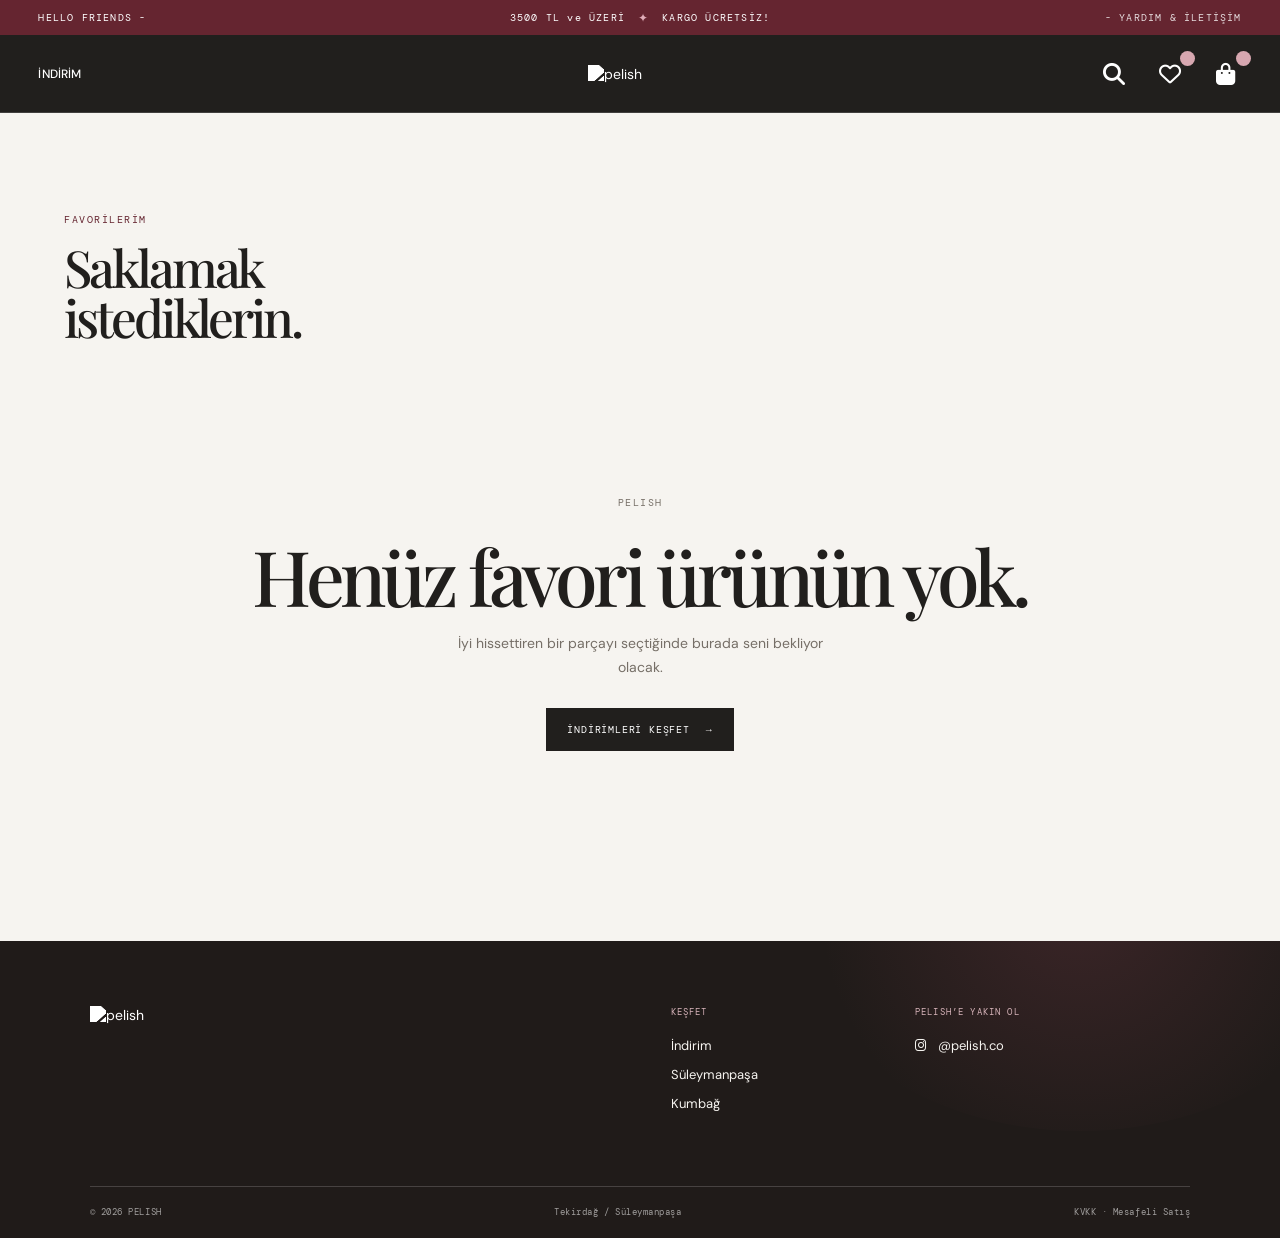
==== commit 5653cf88: "Improve secondary headers and product gallery" ====
--- a/favorilerim.html
+++ b/favorilerim.html
@@ -1,5 +1,134 @@
 <!doctype html>
-<html lang="tr"><head><meta charset="utf-8"><meta name="viewport" content="width=device-width,initial-scale=1"><meta name="description" content="pelish favori ürünlerin."><meta name="robots" content="noindex,follow"><title>Favorilerim | pelish</title><link rel="preconnect" href="https://fonts.googleapis.com"><link rel="stylesheet" href="https://fonts.googleapis.com/css2?family=DM+Mono&family=DM+Sans:wght@400;500&family=Playfair+Display:ital,wght@0,500;1,500&display=swap"><link rel="stylesheet" href="https://cdnjs.cloudflare.com/ajax/libs/font-awesome/6.7.2/css/all.min.css"><link rel="stylesheet" href="assets/css/secondary-pages.css"><link rel="stylesheet" href="assets/css/commerce-experience.css"><link rel="stylesheet" href="assets/css/header-identical.css"></head>
-<body class="commerce-page"><div class="utility-bar"><div class="utility-inner"><span>HELLO FRIENDS -</span><span class="utility-message">3500 TL ve ÜZERİ <i>✦</i> KARGO ÜCRETSİZ!</span><a href="#footer">- YARDIM & İLETİŞİM</a></div></div><header class="site-header" id="siteHeader"><div class="header-inner"><button class="menu-button" id="menuButton" type="button" aria-label="Menüyü aç" aria-expanded="false"><span></span><span></span><b>MENÜ</b></button><nav class="desktop-nav"><a href="indirimler.html">İNDİRİM</a></nav><a class="brand" href="index.html"><img src="https://cdn.lavira360.com/pelish/logo.png" alt="pelish"></a><div class="header-tools"><button class="header-action" type="button" data-inline-search-toggle aria-label="Ara"><i class="fa-solid fa-magnifying-glass"></i></button><a class="header-action" href="favorilerim.html" aria-label="Favorilerim"><i class="fa-regular fa-heart"></i><small data-favorite-count></small></a><a class="header-action" href="sepetim.html" aria-label="Sepetim"><i class="fa-solid fa-bag-shopping"></i><small data-cart-count></small></a></div></div><div class="inline-search" id="inlineSearch"><form id="inlineSearchForm"><i class="fa-solid fa-magnifying-glass"></i><input id="inlineSearchInput" type="search" placeholder="Ne arıyorsun?" aria-label="Ürün ara"><button>→</button></form><div class="search-results" id="searchResults"></div></div></header><aside class="side-menu" id="sideMenu" aria-hidden="true"><button class="menu-close" type="button" data-menu-close>×</button><p class="menu-brand"><img src="https://cdn.lavira360.com/pelish/logo.png" alt="pelish"></p><nav><a href="indirimler.html"><span>01</span>İndirim</a></nav></aside>
-<main class="commerce-main"><section class="section"><div class="section-head"><div><p class="eyebrow">FAVORİLERİM</p><h2>Saklamak<br>istediklerin.</h2></div></div><div class="saved-grid" id="savedProducts" data-mode="favorites"></div></section></main>
-<footer id="footer"><div class="footer-glow"></div><div class="footer-top"><div class="footer-brand"><a href="index.html"><img src="https://cdn.lavira360.com/pelish/logo.png" alt="pelish"></a></div><div class="footer-links"><span>KEŞFET</span><a href="indirimler.html">İndirim</a><a href="tekirdag-suleymanpasa-kadin-giyim.html">Süleymanpaşa</a><a href="tekirdag-kumbag-kadin-giyim.html">Kumbağ</a></div><div class="footer-social"><span>PELISH’E YAKIN OL</span><a href="https://www.instagram.com/pelish.co" target="_blank" rel="noopener"><i class="fa-brands fa-instagram"></i>@pelish.co</a></div></div><div class="footer-bottom"><span>© 2026 PELISH</span><span>Tekirdağ / Süleymanpaşa</span><span>KVKK · Mesafeli Satış</span></div></footer><div class="toast" id="toast" role="status"><span id="toastText"></span><button data-toast-close>×</button></div><script src="assets/js/commerce-experience.js"></script></body></html>
+<html lang="tr">
+  <head>
+    <meta charset="utf-8" />
+    <meta name="viewport" content="width=device-width,initial-scale=1" />
+    <meta name="description" content="pelish favori ürünlerin." />
+    <meta name="robots" content="noindex,follow" />
+    <title>Favorilerim | pelish</title>
+    <link rel="preconnect" href="https://fonts.googleapis.com" />
+    <link
+      rel="stylesheet"
+      href="https://fonts.googleapis.com/css2?family=DM+Mono&family=DM+Sans:wght@400;500&family=Playfair+Display:ital,wght@0,500;1,500&display=swap"
+    />
+    <link
+      rel="stylesheet"
+      href="https://cdnjs.cloudflare.com/ajax/libs/font-awesome/6.7.2/css/all.min.css"
+    />
+    <link rel="stylesheet" href="assets/css/secondary-pages.css" />
+    <link rel="stylesheet" href="assets/css/commerce-experience.css" />
+    <link rel="stylesheet" href="assets/css/header-identical.css" />
+    <link rel="stylesheet" href="assets/css/secondary-header-dark.css" />
+  </head>
+  <body class="commerce-page secondary-page">
+    <div class="utility-bar">
+      <div class="utility-inner">
+        <span>HELLO FRIENDS -</span
+        ><span class="utility-message"
+          >3500 TL ve ÜZERİ <i>✦</i> KARGO ÜCRETSİZ!</span
+        ><a href="#footer">- YARDIM & İLETİŞİM</a>
+      </div>
+    </div>
+    <header class="site-header" id="siteHeader">
+      <div class="header-inner">
+        <button
+          class="menu-button"
+          id="menuButton"
+          type="button"
+          aria-label="Menüyü aç"
+          aria-expanded="false"
+        >
+          <span></span><span></span><b>MENÜ</b>
+        </button>
+        <nav class="desktop-nav"><a href="indirimler.html">İNDİRİM</a></nav>
+        <a class="brand" href="index.html"
+          ><img src="https://cdn.lavira360.com/pelish/logo.png" alt="pelish"
+        /></a>
+        <div class="header-tools">
+          <button
+            class="header-action"
+            type="button"
+            data-inline-search-toggle
+            aria-label="Ara"
+          >
+            <i class="fa-solid fa-magnifying-glass"></i></button
+          ><a
+            class="header-action"
+            href="favorilerim.html"
+            aria-label="Favorilerim"
+            ><i class="fa-regular fa-heart"></i
+            ><small data-favorite-count></small></a
+          ><a class="header-action" href="sepetim.html" aria-label="Sepetim"
+            ><i class="fa-solid fa-bag-shopping"></i
+            ><small data-cart-count></small
+          ></a>
+        </div>
+      </div>
+      <div class="inline-search" id="inlineSearch">
+        <form id="inlineSearchForm">
+          <i class="fa-solid fa-magnifying-glass"></i
+          ><input
+            id="inlineSearchInput"
+            type="search"
+            placeholder="Ne arıyorsun?"
+            aria-label="Ürün ara"
+          /><button>→</button>
+        </form>
+        <div class="search-results" id="searchResults"></div>
+      </div>
+    </header>
+    <aside class="side-menu" id="sideMenu" aria-hidden="true">
+      <button class="menu-close" type="button" data-menu-close>×</button>
+      <p class="menu-brand">
+        <img src="https://cdn.lavira360.com/pelish/logo.png" alt="pelish" />
+      </p>
+      <nav>
+        <a href="indirimler.html"><span>01</span>İndirim</a>
+      </nav>
+    </aside>
+    <main class="commerce-main">
+      <section class="section">
+        <div class="section-head">
+          <div>
+            <p class="eyebrow">FAVORİLERİM</p>
+            <h2>Saklamak<br />istediklerin.</h2>
+          </div>
+        </div>
+        <div class="saved-grid" id="savedProducts" data-mode="favorites"></div>
+      </section>
+    </main>
+    <footer id="footer">
+      <div class="footer-glow"></div>
+      <div class="footer-top">
+        <div class="footer-brand">
+          <a href="index.html"
+            ><img src="https://cdn.lavira360.com/pelish/logo.png" alt="pelish"
+          /></a>
+        </div>
+        <div class="footer-links">
+          <span>KEŞFET</span><a href="indirimler.html">İndirim</a
+          ><a href="tekirdag-suleymanpasa-kadin-giyim.html">Süleymanpaşa</a
+          ><a href="tekirdag-kumbag-kadin-giyim.html">Kumbağ</a>
+        </div>
+        <div class="footer-social">
+          <span>PELISH’E YAKIN OL</span
+          ><a
+            href="https://www.instagram.com/pelish.co"
+            target="_blank"
+            rel="noopener"
+            ><i class="fa-brands fa-instagram"></i>@pelish.co</a
+          >
+        </div>
+      </div>
+      <div class="footer-bottom">
+        <span>© 2026 PELISH</span><span>Tekirdağ / Süleymanpaşa</span
+        ><span>KVKK · Mesafeli Satış</span>
+      </div>
+    </footer>
+    <div class="toast" id="toast" role="status">
+      <span id="toastText"></span><button data-toast-close>×</button>
+    </div>
+    <script src="assets/js/commerce-experience.js"></script>
+    <script src="assets/js/product-gallery-experience.js"></script>
+  </body>
+</html>
--- a/assets/css/secondary-header-dark.css
+++ b/assets/css/secondary-header-dark.css
@@ -0,0 +1,84 @@
+/* Compact dark header used only outside the index page. */
+.secondary-page .site-header,
+.secondary-page .site-header.scrolled {
+  position: sticky !important;
+  top: 0 !important;
+  height: 78px !important;
+  background: #211f1d !important;
+  color: #fff !important;
+  border-color: #ffffff25 !important;
+  backdrop-filter: none !important;
+}
+.secondary-page .site-header .header-inner {
+  height: 78px;
+}
+.secondary-page .site-header .brand img,
+.secondary-page .site-header.scrolled .brand img {
+  width: 104px;
+  max-height: 58px;
+  filter: brightness(0) invert(1);
+}
+.secondary-page .site-header .desktop-nav {
+  font-size: 12px;
+}
+.secondary-page .site-header .header-action small {
+  background: #d7a7b0;
+}
+.secondary-page .inline-search {
+  top: calc(100% + 7px);
+}
+.secondary-page .commerce-main {
+  padding-top: 0 !important;
+}
+@media (max-width: 1400px) {
+  .secondary-page .site-header .header-inner {
+    padding-inline: 3vw;
+  }
+}
+@media (max-width: 1200px) {
+  .secondary-page .site-header .desktop-nav {
+    gap: 21px;
+  }
+}
+@media (max-width: 992px) {
+  .secondary-page .site-header .desktop-nav {
+    display: none;
+  }
+}
+@media (max-width: 768px) {
+  .secondary-page .site-header,
+  .secondary-page .site-header.scrolled {
+    height: 82px !important;
+  }
+  .secondary-page .site-header .header-inner {
+    height: 82px;
+    padding-inline: 10px;
+  }
+  .secondary-page .site-header .brand img,
+  .secondary-page .site-header.scrolled .brand img {
+    width: 122px;
+    max-height: 66px;
+  }
+  .secondary-page .inline-search {
+    top: calc(100% + 5px);
+  }
+}
+@media (max-width: 576px) {
+  .secondary-page .site-header .brand img,
+  .secondary-page .site-header.scrolled .brand img {
+    width: 114px;
+  }
+  .secondary-page .site-header .header-action {
+    height: 80px;
+  }
+}
+@media (max-width: 430px) {
+  .secondary-page .site-header .brand img,
+  .secondary-page .site-header.scrolled .brand img {
+    width: 106px;
+  }
+  .secondary-page .site-header .header-action {
+    width: 35px;
+    height: 80px;
+  }
+}
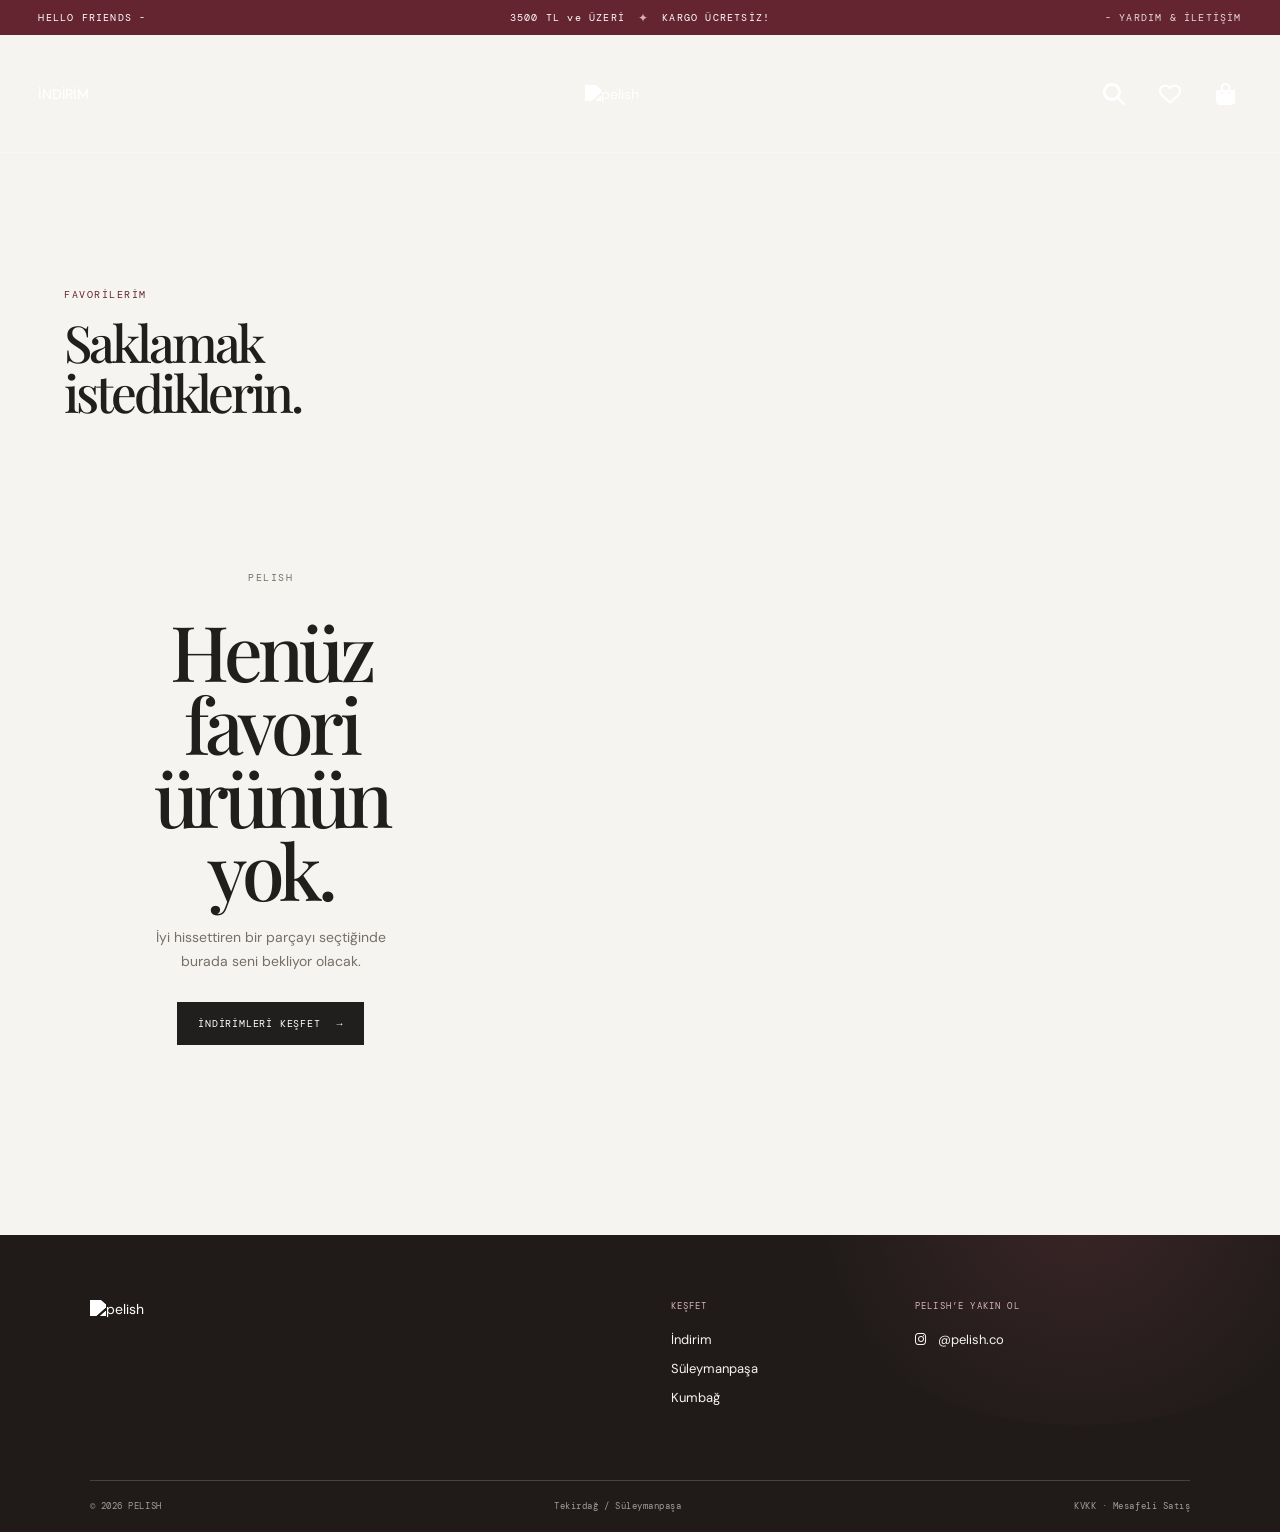
==== commit 63025b95: "Add cart quantities and unify headers" ====
--- a/favorilerim.html
+++ b/favorilerim.html
@@ -18,9 +18,8 @@
     <link rel="stylesheet" href="assets/css/secondary-pages.css" />
     <link rel="stylesheet" href="assets/css/commerce-experience.css" />
     <link rel="stylesheet" href="assets/css/header-identical.css" />
-    <link rel="stylesheet" href="assets/css/secondary-header-dark.css" />
   </head>
-  <body class="commerce-page secondary-page">
+  <body class="commerce-page">
     <div class="utility-bar">
       <div class="utility-inner">
         <span>HELLO FRIENDS -</span
--- a/assets/css/commerce-experience.css
+++ b/assets/css/commerce-experience.css
@@ -1,9 +1,599 @@
 /* Shared pelish header, inline search and commerce-page components. */
-.site-header{position:absolute!important;top:35px!important;height:118px!important;background:transparent!important;border-color:#fff4!important;color:#fff!important;backdrop-filter:none!important}.site-header.scrolled{position:fixed!important;top:0!important;background:#f6f4f0ed!important;color:var(--ink)!important;border-color:var(--line)!important;backdrop-filter:blur(16px)!important}.site-header .brand img{width:110px;max-height:76px;filter:brightness(0) invert(1)}.site-header.scrolled .brand img{width:125px;max-height:85px;filter:none}.desktop-nav{margin-left:0;font-size:14px;font-weight:500;letter-spacing:.015em}.header-tools{gap:24px}.header-tools .header-action{position:relative;width:auto;height:auto;padding:5px;border:0;border-radius:0;background:none;color:inherit;font-size:25px;line-height:1}.header-tools .header-action:hover{border:0;background:none}.header-tools .header-action i{display:block;font-size:22px}.header-tools .header-action small{position:absolute;right:-9px;top:-7px;display:grid;place-items:center;min-width:15px;height:15px;border-radius:50%;background:var(--wine);color:#fff;font:8px var(--mono)}.inline-search{position:absolute;z-index:22;top:calc(100% + 10px);right:4vw;width:min(430px,calc(100vw - 32px));padding:12px;border:1px solid var(--line);background:#f6f4f0;box-shadow:0 14px 38px #0002;opacity:0;visibility:hidden;transform:translateY(-8px);transition:.22s}.inline-search.open{opacity:1;visibility:visible;transform:none}.inline-search form{display:flex;align-items:center;gap:10px;border-bottom:1px solid var(--ink);padding:7px 0}.inline-search input{min-width:0;flex:1;border:0;background:transparent;outline:0;color:var(--ink);font:500 18px var(--serif)}.inline-search button{border:0;background:none;color:var(--ink);font-size:16px}.search-results{display:grid;gap:4px;max-height:0;overflow:hidden;transition:max-height .25s}.search-results.has-results{max-height:270px;margin-top:10px}.search-result{display:flex;gap:10px;align-items:center;padding:7px;color:var(--ink)}.search-result:hover{background:#ece7e1}.search-result img{width:42px;height:50px;object-fit:cover}.search-result small{display:block;margin-bottom:3px;color:var(--muted);font:8px var(--mono);letter-spacing:.08em;text-transform:uppercase}.search-result strong{font-size:12px;font-weight:500}.side-menu .menu-brand{margin:0;border-bottom:1px solid #fff8;padding:0 0 24px}.side-menu .menu-brand img{width:min(235px,55vw);filter:brightness(0) invert(1)}.side-menu .menu-mark{display:none}.commerce-page .page-hero{padding-top:clamp(11rem,16vw,15rem)}.commerce-page .site-header+main .page-hero{margin-top:0}.product-detail{display:grid;grid-template-columns:minmax(0,1.1fr) minmax(360px,.9fr);background:#e9e3dc}.product-detail-media{min-height:680px;background:#d9cec4}.product-detail-media img{width:100%;height:100%;object-fit:cover}.product-detail-info{padding:clamp(3rem,6vw,7rem);align-self:center}.product-detail-info h1{margin:0;font:500 clamp(42px,5vw,74px)/.95 var(--serif);letter-spacing:-.06em}.product-price{display:block;margin:24px 0;font-size:17px}.product-price del{margin-right:9px;color:var(--muted);font-size:13px}.product-description{max-width:410px;color:var(--muted);line-height:1.75}.product-option-label{margin:28px 0 10px;font:9px var(--mono);letter-spacing:.12em}.product-sizes{display:flex;flex-wrap:wrap;gap:8px}.product-sizes button{min-width:47px;height:44px;border:1px solid var(--line);background:transparent;color:var(--ink)}.product-sizes button.active,.product-sizes button:hover{background:var(--ink);border-color:var(--ink);color:#fff}.product-add{width:min(100%,340px);margin-top:28px}.commerce-empty{padding:90px 7vw;text-align:center}.commerce-empty h1{margin:0;font:500 clamp(44px,6vw,80px)/.95 var(--serif);letter-spacing:-.06em}.commerce-empty p{max-width:410px;margin:20px auto 28px;color:var(--muted);line-height:1.7}.saved-grid{display:grid;grid-template-columns:repeat(3,1fr);gap:34px 15px}.saved-card{background:#fff;border:1px solid var(--line)}.saved-card img{width:100%;aspect-ratio:.78;object-fit:cover}.saved-card-copy{padding:15px}.saved-card-copy h2{margin:6px 0;font-size:15px;font-weight:500}.saved-card-copy small{font:9px var(--mono);letter-spacing:.08em;color:var(--muted);text-transform:uppercase}.saved-card-actions{display:flex;gap:8px;margin-top:14px}.saved-card-actions button{min-height:36px;border:1px solid var(--line);background:transparent;padding:0 10px;font:9px var(--mono);letter-spacing:.06em;text-transform:uppercase}.saved-card-actions button:first-child{background:var(--ink);border-color:var(--ink);color:#fff}.saved-card-actions button:last-child{margin-left:auto}.toast{z-index:60}.quick-modal,.welcome-modal{z-index:55}.search-panel{display:none!important}
-.commerce-main{padding-top:153px}.cart-layout{display:grid;grid-template-columns:minmax(0,1fr) 320px;gap:28px;align-items:start}.cart-summary{position:sticky;top:145px;padding:24px;background:#fff;border:1px solid var(--line)}.cart-summary h2{margin:0 0 20px;font:500 28px var(--serif);letter-spacing:-.04em}.cart-summary p{display:flex;justify-content:space-between;gap:15px;margin:11px 0;color:var(--muted)}.cart-summary .cart-total{margin-top:19px;padding-top:18px;border-top:1px solid var(--line);color:var(--ink);font-weight:500}.cart-summary .button{width:100%;margin-top:19px}.cart-summary small{display:block;margin-top:13px;color:var(--muted);line-height:1.55}
-@media(max-width:1400px){.product-detail-media{min-height:620px}.product-detail-info{padding:5vw}.inline-search{right:3vw}}
-@media(max-width:1200px){.product-detail-media{min-height:570px}.product-detail-info{padding:4.5vw}.saved-grid{gap:28px 13px}}
-@media(max-width:992px){.product-detail{grid-template-columns:1fr 1fr}.product-detail-media{min-height:510px}.product-detail-info{padding:4rem}.saved-grid{grid-template-columns:repeat(2,1fr)}.cart-layout{grid-template-columns:1fr}.cart-summary{position:static}.site-header .brand img{width:110px}}
-@media(max-width:768px){.commerce-main{padding-top:121px}.site-header{top:29px!important;height:92px!important}.site-header .header-inner{height:92px;padding:0 10px}.site-header .brand img,.site-header.scrolled .brand img{width:132px;max-height:72px}.site-header.scrolled{height:92px!important}.site-header .header-tools{gap:0}.site-header .header-tools .header-action{display:grid!important;place-items:center;width:42px;height:80px;padding:0}.site-header .header-tools .header-action i{font-size:20px}.site-header .header-tools .header-action small{right:1px;top:15px}.site-header .menu-button{height:80px;padding:0 7px}.inline-search{top:calc(100% + 5px);right:10px;width:calc(100vw - 20px)}.product-detail{grid-template-columns:1fr}.product-detail-media{min-height:500px}.product-detail-info{padding:3rem 20px}.saved-grid{grid-template-columns:repeat(2,1fr)}.commerce-page .page-hero{padding-top:10rem}}
-@media(max-width:576px){.site-header .brand img,.site-header.scrolled .brand img{width:120px}.site-header .header-tools .header-action{width:38px;height:80px}.site-header .header-tools .header-action i{font-size:19px}.site-header .menu-button b{display:none}.product-detail-media{min-height:430px}.product-detail-info{padding:2.5rem 20px}.saved-grid{gap:20px 9px}.saved-card-copy{padding:11px}.saved-card-actions{display:block}.saved-card-actions button{width:100%;margin:7px 0 0!important}.commerce-empty{padding:70px 20px}}
-@media(max-width:430px){.site-header .header-inner{grid-template-columns:42px auto 1fr}.site-header .brand img,.site-header.scrolled .brand img{width:110px}.site-header .header-tools .header-action{width:35px;height:80px}.site-header .header-tools .header-action i{font-size:18px}.product-detail-media{min-height:380px}.product-detail-info{padding:2.2rem 18px}.product-sizes{gap:6px}.product-sizes button{min-width:42px}.inline-search{right:7px;width:calc(100vw - 14px)}}
+.site-header {
+  position: absolute !important;
+  top: 35px !important;
+  height: 118px !important;
+  background: transparent !important;
+  border-color: #fff4 !important;
+  color: #fff !important;
+  backdrop-filter: none !important;
+}
+.site-header.scrolled {
+  position: fixed !important;
+  top: 0 !important;
+  background: #f6f4f0ed !important;
+  color: var(--ink) !important;
+  border-color: var(--line) !important;
+  backdrop-filter: blur(16px) !important;
+}
+.site-header .brand img {
+  width: 110px;
+  max-height: 76px;
+  filter: brightness(0) invert(1);
+}
+.site-header.scrolled .brand img {
+  width: 125px;
+  max-height: 85px;
+  filter: none;
+}
+.desktop-nav {
+  margin-left: 0;
+  font-size: 14px;
+  font-weight: 500;
+  letter-spacing: 0.015em;
+}
+.header-tools {
+  gap: 24px;
+}
+.header-tools .header-action {
+  position: relative;
+  width: auto;
+  height: auto;
+  padding: 5px;
+  border: 0;
+  border-radius: 0;
+  background: none;
+  color: inherit;
+  font-size: 25px;
+  line-height: 1;
+}
+.header-tools .header-action:hover {
+  border: 0;
+  background: none;
+}
+.header-tools .header-action i {
+  display: block;
+  font-size: 22px;
+}
+.header-tools .header-action small {
+  position: absolute;
+  right: -9px;
+  top: -7px;
+  display: grid;
+  place-items: center;
+  min-width: 15px;
+  height: 15px;
+  border-radius: 50%;
+  background: var(--wine);
+  color: #fff;
+  font: 8px var(--mono);
+}
+.inline-search {
+  position: absolute;
+  z-index: 22;
+  top: calc(100% + 10px);
+  right: 4vw;
+  width: min(430px, calc(100vw - 32px));
+  padding: 12px;
+  border: 1px solid var(--line);
+  background: #f6f4f0;
+  box-shadow: 0 14px 38px #0002;
+  opacity: 0;
+  visibility: hidden;
+  transform: translateY(-8px);
+  transition: 0.22s;
+}
+.inline-search.open {
+  opacity: 1;
+  visibility: visible;
+  transform: none;
+}
+.inline-search form {
+  display: flex;
+  align-items: center;
+  gap: 10px;
+  border-bottom: 1px solid var(--ink);
+  padding: 7px 0;
+}
+.inline-search input {
+  min-width: 0;
+  flex: 1;
+  border: 0;
+  background: transparent;
+  outline: 0;
+  color: var(--ink);
+  font: 500 18px var(--serif);
+}
+.inline-search button {
+  border: 0;
+  background: none;
+  color: var(--ink);
+  font-size: 16px;
+}
+.search-results {
+  display: grid;
+  gap: 4px;
+  max-height: 0;
+  overflow: hidden;
+  transition: max-height 0.25s;
+}
+.search-results.has-results {
+  max-height: 270px;
+  margin-top: 10px;
+}
+.search-result {
+  display: flex;
+  gap: 10px;
+  align-items: center;
+  padding: 7px;
+  color: var(--ink);
+}
+.search-result:hover {
+  background: #ece7e1;
+}
+.search-result img {
+  width: 42px;
+  height: 50px;
+  object-fit: cover;
+}
+.search-result small {
+  display: block;
+  margin-bottom: 3px;
+  color: var(--muted);
+  font: 8px var(--mono);
+  letter-spacing: 0.08em;
+  text-transform: uppercase;
+}
+.search-result strong {
+  font-size: 12px;
+  font-weight: 500;
+}
+.side-menu .menu-brand {
+  margin: 0;
+  border-bottom: 1px solid #fff8;
+  padding: 0 0 24px;
+}
+.side-menu .menu-brand img {
+  width: min(235px, 55vw);
+  filter: brightness(0) invert(1);
+}
+.side-menu .menu-mark {
+  display: none;
+}
+.commerce-page .page-hero {
+  padding-top: clamp(11rem, 16vw, 15rem);
+}
+.commerce-page .site-header + main .page-hero {
+  margin-top: 0;
+}
+.product-detail {
+  display: grid;
+  grid-template-columns: minmax(0, 1.1fr) minmax(360px, 0.9fr);
+  background: #e9e3dc;
+}
+.product-detail-media {
+  min-height: 680px;
+  background: #d9cec4;
+}
+.product-detail-media img {
+  width: 100%;
+  height: 100%;
+  object-fit: cover;
+}
+.product-detail-info {
+  padding: clamp(3rem, 6vw, 7rem);
+  align-self: center;
+}
+.product-detail-info h1 {
+  margin: 0;
+  font: 500 clamp(42px, 5vw, 74px)/0.95 var(--serif);
+  letter-spacing: -0.06em;
+}
+.product-price {
+  display: block;
+  margin: 24px 0;
+  font-size: 17px;
+}
+.product-price del {
+  margin-right: 9px;
+  color: var(--muted);
+  font-size: 13px;
+}
+.product-description {
+  max-width: 410px;
+  color: var(--muted);
+  line-height: 1.75;
+}
+.product-option-label {
+  margin: 28px 0 10px;
+  font: 9px var(--mono);
+  letter-spacing: 0.12em;
+}
+.product-sizes {
+  display: flex;
+  flex-wrap: wrap;
+  gap: 8px;
+}
+.product-sizes button {
+  min-width: 47px;
+  height: 44px;
+  border: 1px solid var(--line);
+  background: transparent;
+  color: var(--ink);
+}
+.product-sizes button.active,
+.product-sizes button:hover {
+  background: var(--ink);
+  border-color: var(--ink);
+  color: #fff;
+}
+.product-add {
+  width: min(100%, 340px);
+  margin-top: 28px;
+}
+.commerce-empty {
+  padding: 90px 7vw;
+  text-align: center;
+}
+.commerce-empty h1 {
+  margin: 0;
+  font: 500 clamp(44px, 6vw, 80px)/0.95 var(--serif);
+  letter-spacing: -0.06em;
+}
+.commerce-empty p {
+  max-width: 410px;
+  margin: 20px auto 28px;
+  color: var(--muted);
+  line-height: 1.7;
+}
+.saved-grid {
+  display: grid;
+  grid-template-columns: repeat(3, 1fr);
+  gap: 34px 15px;
+}
+.saved-card {
+  background: #fff;
+  border: 1px solid var(--line);
+}
+.saved-card img {
+  width: 100%;
+  aspect-ratio: 0.78;
+  object-fit: cover;
+}
+.saved-card-copy {
+  padding: 15px;
+}
+.saved-card-copy h2 {
+  margin: 6px 0;
+  font-size: 15px;
+  font-weight: 500;
+}
+.saved-card-copy small {
+  font: 9px var(--mono);
+  letter-spacing: 0.08em;
+  color: var(--muted);
+  text-transform: uppercase;
+}
+.saved-card-actions {
+  display: flex;
+  gap: 8px;
+  margin-top: 14px;
+}
+.saved-card-actions button {
+  min-height: 36px;
+  border: 1px solid var(--line);
+  background: transparent;
+  padding: 0 10px;
+  font: 9px var(--mono);
+  letter-spacing: 0.06em;
+  text-transform: uppercase;
+}
+.saved-card-actions button:first-child {
+  background: var(--ink);
+  border-color: var(--ink);
+  color: #fff;
+}
+.saved-card-actions button:last-child {
+  margin-left: auto;
+}
+.toast {
+  z-index: 60;
+}
+.quick-modal,
+.welcome-modal {
+  z-index: 55;
+}
+.search-panel {
+  display: none !important;
+}
+.commerce-main {
+  padding-top: 153px;
+}
+.cart-layout {
+  display: grid;
+  grid-template-columns: minmax(0, 1fr) 320px;
+  gap: 28px;
+  align-items: start;
+}
+.cart-summary {
+  position: sticky;
+  top: 145px;
+  padding: 24px;
+  background: #fff;
+  border: 1px solid var(--line);
+}
+.cart-summary h2 {
+  margin: 0 0 20px;
+  font: 500 28px var(--serif);
+  letter-spacing: -0.04em;
+}
+.cart-summary p {
+  display: flex;
+  justify-content: space-between;
+  gap: 15px;
+  margin: 11px 0;
+  color: var(--muted);
+}
+.cart-summary .cart-total {
+  margin-top: 19px;
+  padding-top: 18px;
+  border-top: 1px solid var(--line);
+  color: var(--ink);
+  font-weight: 500;
+}
+.cart-summary .button {
+  width: 100%;
+  margin-top: 19px;
+}
+.cart-summary small {
+  display: block;
+  margin-top: 13px;
+  color: var(--muted);
+  line-height: 1.55;
+}
+@media (max-width: 1400px) {
+  .product-detail-media {
+    min-height: 620px;
+  }
+  .product-detail-info {
+    padding: 5vw;
+  }
+  .inline-search {
+    right: 3vw;
+  }
+}
+@media (max-width: 1200px) {
+  .product-detail-media {
+    min-height: 570px;
+  }
+  .product-detail-info {
+    padding: 4.5vw;
+  }
+  .saved-grid {
+    gap: 28px 13px;
+  }
+}
+@media (max-width: 992px) {
+  .product-detail {
+    grid-template-columns: 1fr 1fr;
+  }
+  .product-detail-media {
+    min-height: 510px;
+  }
+  .product-detail-info {
+    padding: 4rem;
+  }
+  .saved-grid {
+    grid-template-columns: repeat(2, 1fr);
+  }
+  .cart-layout {
+    grid-template-columns: 1fr;
+  }
+  .cart-summary {
+    position: static;
+  }
+  .site-header .brand img {
+    width: 110px;
+  }
+}
+@media (max-width: 768px) {
+  .commerce-main {
+    padding-top: 121px;
+  }
+  .site-header {
+    top: 29px !important;
+    height: 92px !important;
+  }
+  .site-header .header-inner {
+    height: 92px;
+    padding: 0 10px;
+  }
+  .site-header .brand img,
+  .site-header.scrolled .brand img {
+    width: 132px;
+    max-height: 72px;
+  }
+  .site-header.scrolled {
+    height: 92px !important;
+  }
+  .site-header .header-tools {
+    gap: 0;
+  }
+  .site-header .header-tools .header-action {
+    display: grid !important;
+    place-items: center;
+    width: 42px;
+    height: 80px;
+    padding: 0;
+  }
+  .site-header .header-tools .header-action i {
+    font-size: 20px;
+  }
+  .site-header .header-tools .header-action small {
+    right: 1px;
+    top: 15px;
+  }
+  .site-header .menu-button {
+    height: 80px;
+    padding: 0 7px;
+  }
+  .inline-search {
+    top: calc(100% + 5px);
+    right: 10px;
+    width: calc(100vw - 20px);
+  }
+  .product-detail {
+    grid-template-columns: 1fr;
+  }
+  .product-detail-media {
+    min-height: 500px;
+  }
+  .product-detail-info {
+    padding: 3rem 20px;
+  }
+  .saved-grid {
+    grid-template-columns: repeat(2, 1fr);
+  }
+  .commerce-page .page-hero {
+    padding-top: 10rem;
+  }
+}
+@media (max-width: 576px) {
+  .site-header .brand img,
+  .site-header.scrolled .brand img {
+    width: 120px;
+  }
+  .site-header .header-tools .header-action {
+    width: 38px;
+    height: 80px;
+  }
+  .site-header .header-tools .header-action i {
+    font-size: 19px;
+  }
+  .site-header .menu-button b {
+    display: none;
+  }
+  .product-detail-media {
+    min-height: 430px;
+  }
+  .product-detail-info {
+    padding: 2.5rem 20px;
+  }
+  .saved-grid {
+    gap: 20px 9px;
+  }
+  .saved-card-copy {
+    padding: 11px;
+  }
+  .saved-card-actions {
+    display: block;
+  }
+  .saved-card-actions button {
+    width: 100%;
+    margin: 7px 0 0 !important;
+  }
+  .commerce-empty {
+    padding: 70px 20px;
+  }
+}
+@media (max-width: 430px) {
+  .site-header .header-inner {
+    grid-template-columns: 42px auto 1fr;
+  }
+  .site-header .brand img,
+  .site-header.scrolled .brand img {
+    width: 110px;
+  }
+  .site-header .header-tools .header-action {
+    width: 35px;
+    height: 80px;
+  }
+  .site-header .header-tools .header-action i {
+    font-size: 18px;
+  }
+  .product-detail-media {
+    min-height: 380px;
+  }
+  .product-detail-info {
+    padding: 2.2rem 18px;
+  }
+  .product-sizes {
+    gap: 6px;
+  }
+  .product-sizes button {
+    min-width: 42px;
+  }
+  .inline-search {
+    right: 7px;
+    width: calc(100vw - 14px);
+  }
+}
+.saved-card-copy > .cart-size {
+  display: block;
+  margin-top: 8px;
+  color: var(--ink);
+  font-size: 9px;
+}
+body.commerce-page {
+  background: var(--ink);
+}
+.commerce-page .commerce-main {
+  background: #f6f4f0;
+}
+.cart-line-actions {
+  align-items: center;
+  justify-content: space-between;
+}
+.cart-line-actions .quantity-control {
+  display: grid;
+  grid-template-columns: 34px minmax(74px, auto) 34px;
+  align-items: center;
+  border: 1px solid var(--line);
+}
+.cart-line-actions .quantity-control button {
+  width: 34px;
+  min-height: 36px !important;
+  margin: 0 !important;
+  border: 0 !important;
+  background: transparent !important;
+  color: var(--ink) !important;
+  font: 18px/1 var(--sans);
+  letter-spacing: 0;
+  text-transform: none;
+}
+.cart-line-actions .quantity-control button:disabled {
+  cursor: not-allowed;
+  opacity: 0.28;
+}
+.cart-line-actions .quantity-control output {
+  padding: 0 8px;
+  text-align: center;
+  white-space: nowrap;
+  font: 9px var(--mono);
+  letter-spacing: 0.06em;
+  text-transform: uppercase;
+}
+.saved-card-actions.cart-line-actions > [data-cart-remove] {
+  margin-left: auto;
+  border-color: var(--line);
+  background: transparent;
+  color: var(--ink);
+}
+@media (max-width: 576px) {
+  .saved-card-actions.cart-line-actions {
+    display: flex;
+    gap: 7px;
+  }
+  .saved-card-actions.cart-line-actions .quantity-control {
+    flex: 1;
+    grid-template-columns: 30px minmax(62px, 1fr) 30px;
+  }
+  .saved-card-actions.cart-line-actions .quantity-control button {
+    width: 30px;
+  }
+  .saved-card-actions.cart-line-actions > [data-cart-remove] {
+    width: auto;
+    margin: 0 !important;
+    padding-inline: 8px;
+  }
+}
--- a/assets/css/header-identical.css
+++ b/assets/css/header-identical.css
@@ -1,8 +1,337 @@
 /* The same active header system used on the pelish index page. */
-.utility-bar{height:35px;background:var(--wine);color:#fff;position:relative;z-index:21}.utility-inner{height:100%;max-width:1440px;margin:auto;padding:0 4vw;display:grid;grid-template-columns:1fr auto 1fr;align-items:center;font:10px var(--mono);letter-spacing:.12em}.utility-inner a{text-align:right;opacity:.84}.utility-message{display:flex;gap:13px;align-items:center}.utility-message i{font-style:normal;color:#dfadb8;font-size:12px}.site-header{height:118px!important;position:absolute!important;z-index:20!important;top:35px!important;inset-inline:0;color:#fff!important;border-bottom:1px solid #fff4!important;background:transparent!important;backdrop-filter:none!important;transition:.3s}.site-header.scrolled{position:fixed!important;top:0!important;background:#f6f4f0ed!important;backdrop-filter:blur(16px)!important;color:var(--ink)!important;border-color:var(--line)!important}.header-inner{max-width:1440px;height:100%;padding:0 4vw;margin:auto;display:grid;grid-template-columns:1fr auto 1fr;align-items:center}.site-header .brand img{width:110px;max-height:76px;object-fit:contain;filter:brightness(0) invert(1)}.site-header.scrolled .brand img{width:125px;max-height:85px;filter:none}.desktop-nav{display:flex;gap:34px;margin-left:0;font-size:14px;font-weight:500;letter-spacing:.015em}.desktop-nav a{position:relative}.desktop-nav a:after{content:'';position:absolute;height:1px;background:currentColor;left:0;bottom:-7px;width:0;transition:.25s}.desktop-nav a:hover:after,.desktop-nav a.active:after{width:100%}.header-tools{justify-self:end;display:flex;align-items:center;gap:24px}.header-tools .header-action{position:relative;display:grid;place-items:center;width:32px;height:32px;padding:0;border:0;background:none;color:inherit;border-radius:0;font-size:22px;line-height:1}.header-tools .header-action i{font-size:22px}.header-tools .header-action small{position:absolute;right:-9px;top:-7px;display:grid;place-items:center;min-width:15px;height:15px;border-radius:50%;background:var(--wine);color:#fff;font:8px var(--mono)}.menu-button{display:none}.inline-search{position:absolute;z-index:22;top:calc(100% + 10px);right:4vw;width:min(430px,calc(100vw - 32px));padding:12px;border:1px solid var(--line);background:#f6f4f0;box-shadow:0 14px 38px #0002;opacity:0;visibility:hidden;transform:translateY(-8px);transition:.22s}.inline-search.open{opacity:1!important;visibility:visible!important;transform:none}.inline-search form{display:flex;align-items:center;gap:10px;border-bottom:1px solid var(--ink);padding:7px 0}.inline-search input{min-width:0;flex:1;border:0;background:transparent;outline:0;color:var(--ink);font:500 18px var(--serif)}.inline-search button{border:0;background:none;color:var(--ink);font-size:16px}.search-results{display:grid;gap:4px;max-height:0;overflow:auto;transition:max-height .25s}.search-results.has-results{max-height:420px;margin-top:10px}.search-result{display:flex;gap:10px;align-items:center;padding:7px;color:var(--ink)}.search-result:hover{background:#ece7e1}.search-result img{width:42px;height:50px;object-fit:cover}.search-result small{display:block;margin-bottom:3px;color:var(--muted);font:8px var(--mono);letter-spacing:.08em;text-transform:uppercase}.search-result strong{font-size:12px;font-weight:500}
-@media(max-width:1400px){.header-inner,.utility-inner{padding-inline:3vw}}
-@media(max-width:1200px){.desktop-nav{gap:21px;margin-left:0}}
-@media(max-width:992px){.desktop-nav{display:none}}
-@media(max-width:768px){.utility-bar{height:29px}.utility-inner{display:flex;justify-content:center;padding:0 15px}.utility-inner>span:first-child,.utility-inner a{display:none}.site-header{top:29px!important;height:92px!important}.header-inner{padding:0 10px}.menu-button{display:flex;align-items:center;gap:4px;height:80px;padding:0 7px;border:0;background:none;color:inherit}.menu-button span{width:18px;height:1px;background:currentColor}.menu-button b{font:9px var(--mono);margin-left:5px}.site-header .brand img,.site-header.scrolled .brand img{width:132px;max-height:72px}.header-tools{gap:0}.header-tools .header-action{width:42px;height:80px}.header-tools .header-action i{font-size:20px}.header-tools .header-action small{right:1px;top:15px}.inline-search{top:calc(100% + 5px);right:10px;width:calc(100vw - 20px)}}
-@media(max-width:576px){.site-header .brand img,.site-header.scrolled .brand img{width:120px}.menu-button b{display:none}.header-tools .header-action{width:38px;height:80px}.header-tools .header-action i{font-size:19px}}
-@media(max-width:430px){.header-inner{grid-template-columns:42px auto 1fr}.site-header .brand img,.site-header.scrolled .brand img{width:110px}.header-tools .header-action{width:35px;height:80px}.header-tools .header-action i{font-size:18px}.inline-search{right:7px;width:calc(100vw - 14px)}}
+.utility-bar {
+  height: 35px;
+  background: var(--wine);
+  color: #fff;
+  position: relative;
+  z-index: 21;
+}
+.utility-inner {
+  height: 100%;
+  max-width: 1440px;
+  margin: auto;
+  padding: 0 4vw;
+  display: grid;
+  grid-template-columns: 1fr auto 1fr;
+  align-items: center;
+  font: 10px var(--mono);
+  letter-spacing: 0.12em;
+}
+.utility-inner a {
+  text-align: right;
+  opacity: 0.84;
+}
+.utility-message {
+  display: flex;
+  gap: 13px;
+  align-items: center;
+}
+.utility-message i {
+  font-style: normal;
+  color: #dfadb8;
+  font-size: 12px;
+}
+.site-header {
+  height: 118px !important;
+  position: absolute !important;
+  z-index: 20 !important;
+  top: 35px !important;
+  inset-inline: 0;
+  color: #fff !important;
+  border-bottom: 1px solid #fff4 !important;
+  background: transparent !important;
+  backdrop-filter: none !important;
+  transition: 0.3s;
+}
+.site-header.scrolled {
+  position: fixed !important;
+  top: 0 !important;
+  background: #f6f4f0ed !important;
+  backdrop-filter: blur(16px) !important;
+  color: var(--ink) !important;
+  border-color: var(--line) !important;
+}
+.header-inner {
+  max-width: 1440px;
+  height: 100%;
+  padding: 0 4vw;
+  margin: auto;
+  display: grid;
+  grid-template-columns: 1fr auto 1fr;
+  align-items: center;
+}
+.site-header .brand img {
+  width: 110px;
+  max-height: 76px;
+  object-fit: contain;
+  filter: brightness(0) invert(1);
+}
+.site-header.scrolled .brand img {
+  width: 125px;
+  max-height: 85px;
+  filter: none;
+}
+.desktop-nav {
+  display: flex;
+  gap: 34px;
+  margin-left: 0;
+  font-size: 14px;
+  font-weight: 500;
+  letter-spacing: 0.015em;
+}
+.desktop-nav a {
+  position: relative;
+}
+.desktop-nav a:after {
+  content: "";
+  position: absolute;
+  height: 1px;
+  background: currentColor;
+  left: 0;
+  bottom: -7px;
+  width: 0;
+  transition: 0.25s;
+}
+.desktop-nav a:hover:after,
+.desktop-nav a.active:after {
+  width: 100%;
+}
+.header-tools {
+  justify-self: end;
+  display: flex;
+  align-items: center;
+  gap: 24px;
+}
+.header-tools .header-action {
+  position: relative;
+  display: grid;
+  place-items: center;
+  width: 32px;
+  height: 32px;
+  padding: 0;
+  border: 0;
+  background: none;
+  color: inherit;
+  border-radius: 0;
+  font-size: 22px;
+  line-height: 1;
+}
+.header-tools .header-action i {
+  font-size: 22px;
+}
+.header-tools .header-action small {
+  position: absolute;
+  right: -9px;
+  top: -7px;
+  display: grid;
+  place-items: center;
+  min-width: 15px;
+  height: 15px;
+  border-radius: 50%;
+  background: var(--wine);
+  color: #fff;
+  font: 8px var(--mono);
+}
+.menu-button {
+  display: none;
+}
+.inline-search {
+  position: absolute;
+  z-index: 22;
+  top: calc(100% + 10px);
+  right: 4vw;
+  width: min(430px, calc(100vw - 32px));
+  padding: 12px;
+  border: 1px solid var(--line);
+  background: #f6f4f0;
+  box-shadow: 0 14px 38px #0002;
+  opacity: 0;
+  visibility: hidden;
+  transform: translateY(-8px);
+  transition: 0.22s;
+}
+.inline-search.open {
+  opacity: 1 !important;
+  visibility: visible !important;
+  transform: none;
+}
+.inline-search form {
+  display: flex;
+  align-items: center;
+  gap: 10px;
+  border-bottom: 1px solid var(--ink);
+  padding: 7px 0;
+}
+.inline-search input {
+  min-width: 0;
+  flex: 1;
+  border: 0;
+  background: transparent;
+  outline: 0;
+  color: var(--ink);
+  font: 500 18px var(--serif);
+}
+.inline-search button {
+  border: 0;
+  background: none;
+  color: var(--ink);
+  font-size: 16px;
+}
+.search-results {
+  display: grid;
+  gap: 4px;
+  max-height: 0;
+  overflow: auto;
+  transition: max-height 0.25s;
+}
+.search-results.has-results {
+  max-height: 420px;
+  margin-top: 10px;
+}
+.search-result {
+  display: flex;
+  gap: 10px;
+  align-items: center;
+  padding: 7px;
+  color: var(--ink);
+}
+.search-result:hover {
+  background: #ece7e1;
+}
+.search-result img {
+  width: 42px;
+  height: 50px;
+  object-fit: cover;
+}
+.search-result small {
+  display: block;
+  margin-bottom: 3px;
+  color: var(--muted);
+  font: 8px var(--mono);
+  letter-spacing: 0.08em;
+  text-transform: uppercase;
+}
+.search-result strong {
+  font-size: 12px;
+  font-weight: 500;
+}
+@media (max-width: 1400px) {
+  .header-inner,
+  .utility-inner {
+    padding-inline: 3vw;
+  }
+}
+@media (max-width: 1200px) {
+  .desktop-nav {
+    gap: 21px;
+    margin-left: 0;
+  }
+}
+@media (max-width: 992px) {
+  .desktop-nav {
+    display: none;
+  }
+}
+@media (max-width: 768px) {
+  .utility-bar {
+    height: 29px;
+  }
+  .utility-inner {
+    display: flex;
+    justify-content: center;
+    padding: 0 15px;
+  }
+  .utility-inner > span:first-child,
+  .utility-inner a {
+    display: none;
+  }
+  .site-header {
+    top: 29px !important;
+    height: 92px !important;
+  }
+  .header-inner {
+    padding: 0 10px;
+  }
+  .menu-button {
+    display: flex;
+    align-items: center;
+    gap: 4px;
+    height: 80px;
+    padding: 0 7px;
+    border: 0;
+    background: none;
+    color: inherit;
+  }
+  .menu-button span {
+    width: 18px;
+    height: 1px;
+    background: currentColor;
+  }
+  .menu-button b {
+    font: 9px var(--mono);
+    margin-left: 5px;
+  }
+  .site-header .brand img,
+  .site-header.scrolled .brand img {
+    width: 132px;
+    max-height: 72px;
+  }
+  .header-tools {
+    gap: 0;
+  }
+  .header-tools .header-action {
+    width: 42px;
+    height: 80px;
+  }
+  .header-tools .header-action i {
+    font-size: 20px;
+  }
+  .header-tools .header-action small {
+    right: 1px;
+    top: 15px;
+  }
+  .inline-search {
+    top: calc(100% + 5px);
+    right: 10px;
+    width: calc(100vw - 20px);
+  }
+}
+@media (max-width: 576px) {
+  .site-header .brand img,
+  .site-header.scrolled .brand img {
+    width: 120px;
+  }
+  .menu-button b {
+    display: none;
+  }
+  .header-tools .header-action {
+    width: 38px;
+    height: 80px;
+  }
+  .header-tools .header-action i {
+    font-size: 19px;
+  }
+}
+@media (max-width: 430px) {
+  .header-inner {
+    grid-template-columns: 42px auto 1fr;
+  }
+  .site-header .brand img,
+  .site-header.scrolled .brand img {
+    width: 110px;
+  }
+  .header-tools .header-action {
+    width: 35px;
+    height: 80px;
+  }
+  .header-tools .header-action i {
+    font-size: 18px;
+  }
+  .inline-search {
+    right: 7px;
+    width: calc(100vw - 14px);
+  }
+}
+.header-tools .header-action small:empty {
+  display: none;
+}
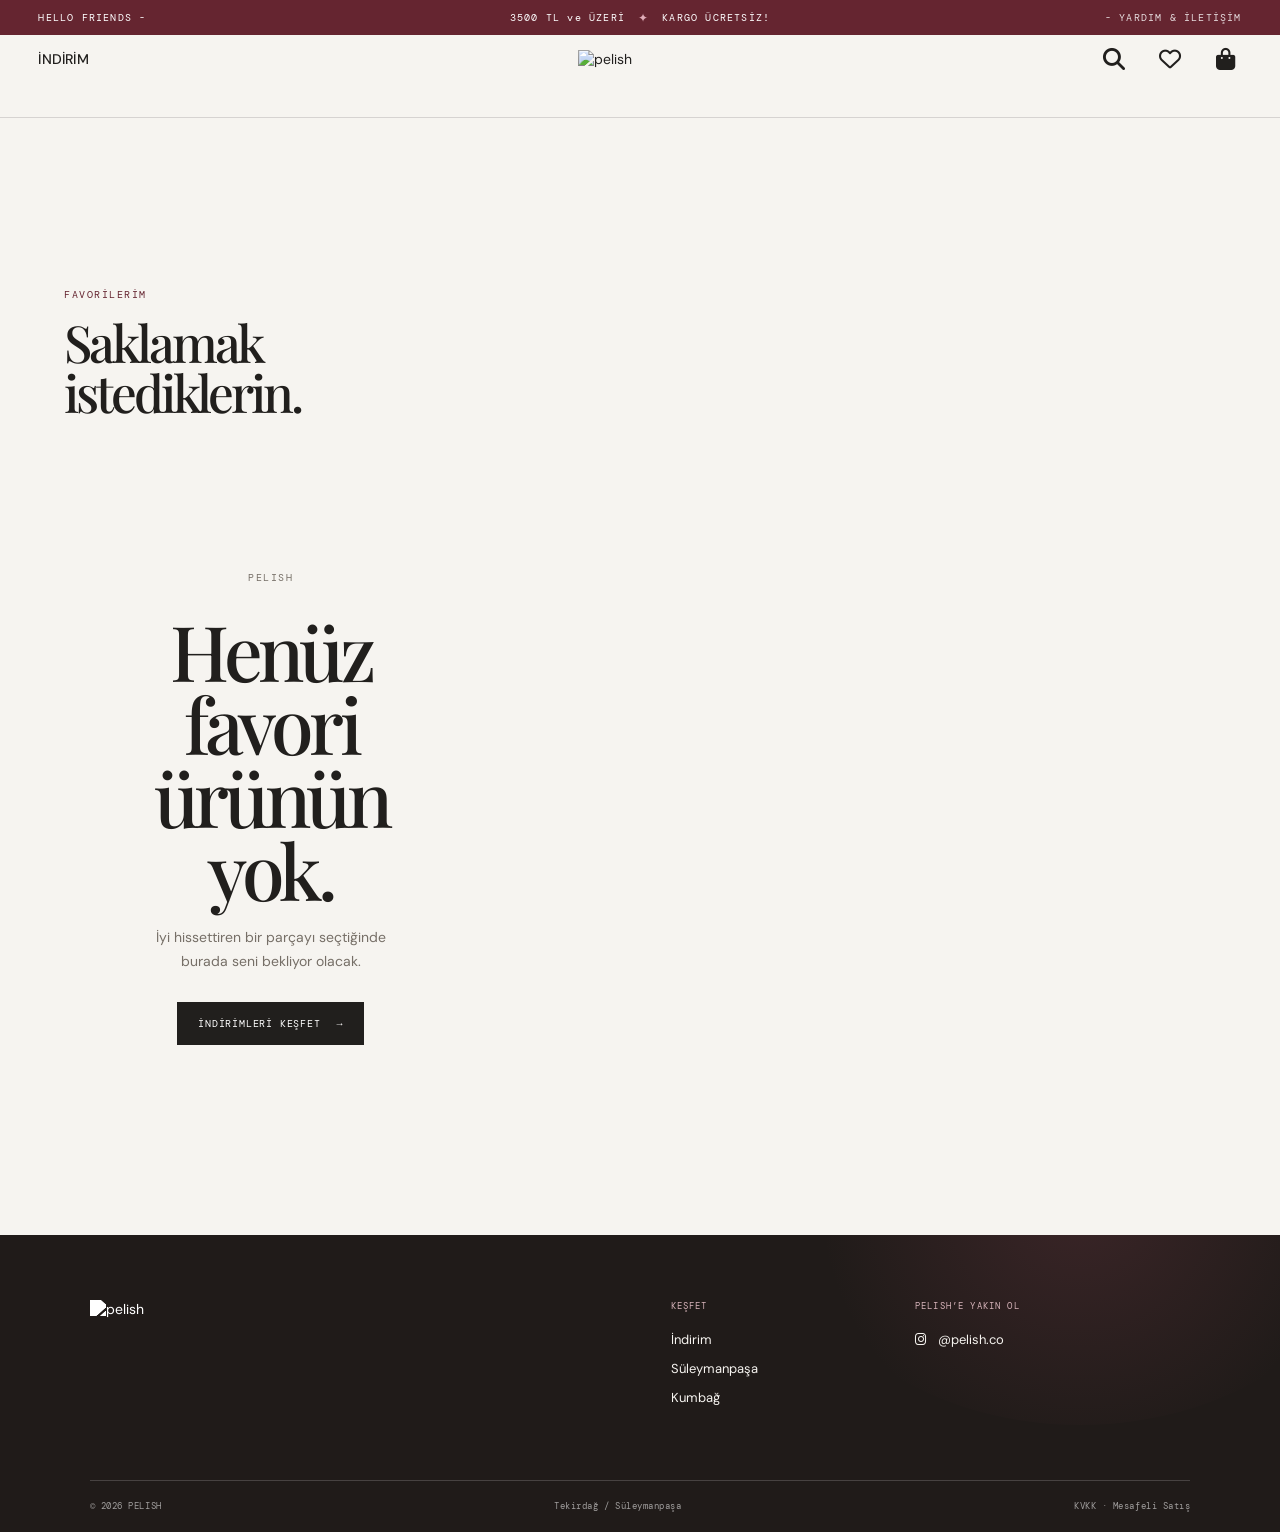
==== commit 30f90597: "Keep secondary page headers in scrolled state" ====
--- a/favorilerim.html
+++ b/favorilerim.html
@@ -18,8 +18,9 @@
     <link rel="stylesheet" href="assets/css/secondary-pages.css" />
     <link rel="stylesheet" href="assets/css/commerce-experience.css" />
     <link rel="stylesheet" href="assets/css/header-identical.css" />
+    <link rel="stylesheet" href="assets/css/secondary-header-state.css" />
   </head>
-  <body class="commerce-page">
+  <body class="commerce-page secondary-page">
     <div class="utility-bar">
       <div class="utility-inner">
         <span>HELLO FRIENDS -</span
--- a/assets/css/secondary-header-state.css
+++ b/assets/css/secondary-header-state.css
@@ -0,0 +1,57 @@
+/* Non-home pages begin in the same visual state as the scrolled home header. */
+.secondary-page .site-header,
+.secondary-page .site-header.scrolled {
+  position: fixed !important;
+  top: 0 !important;
+  background: #f6f4f0ed !important;
+  color: var(--ink) !important;
+  border-color: var(--line) !important;
+  backdrop-filter: blur(16px) !important;
+}
+
+.secondary-page .site-header .brand img,
+.secondary-page .site-header.scrolled .brand img {
+  width: 125px;
+  max-height: 85px;
+  filter: none;
+}
+
+@media (max-width: 1400px) {
+  .secondary-page .header-inner {
+    padding-inline: 3vw;
+  }
+}
+
+@media (max-width: 1200px) {
+  .secondary-page .desktop-nav {
+    gap: 21px;
+  }
+}
+
+@media (max-width: 992px) {
+  .secondary-page .desktop-nav {
+    display: none;
+  }
+}
+
+@media (max-width: 768px) {
+  .secondary-page .site-header .brand img,
+  .secondary-page .site-header.scrolled .brand img {
+    width: 132px;
+    max-height: 72px;
+  }
+}
+
+@media (max-width: 576px) {
+  .secondary-page .site-header .brand img,
+  .secondary-page .site-header.scrolled .brand img {
+    width: 120px;
+  }
+}
+
+@media (max-width: 430px) {
+  .secondary-page .site-header .brand img,
+  .secondary-page .site-header.scrolled .brand img {
+    width: 110px;
+  }
+}
